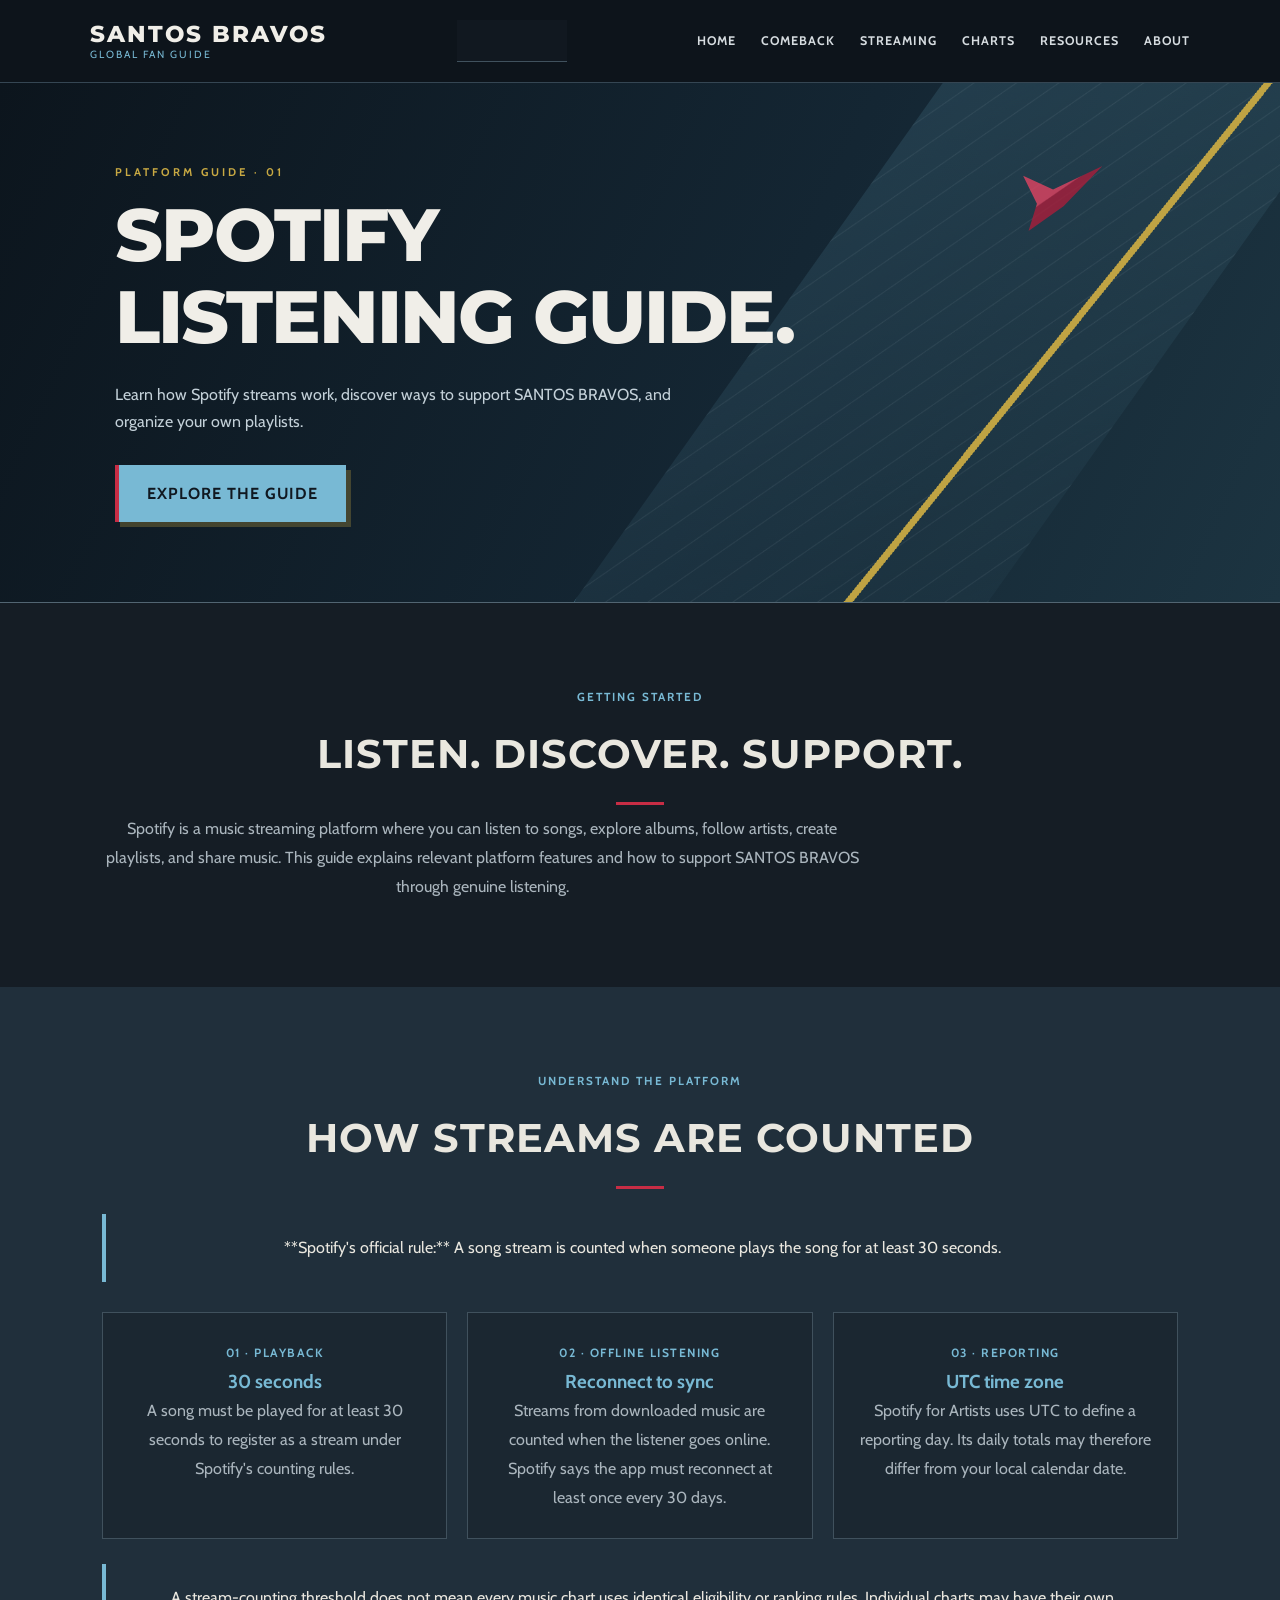
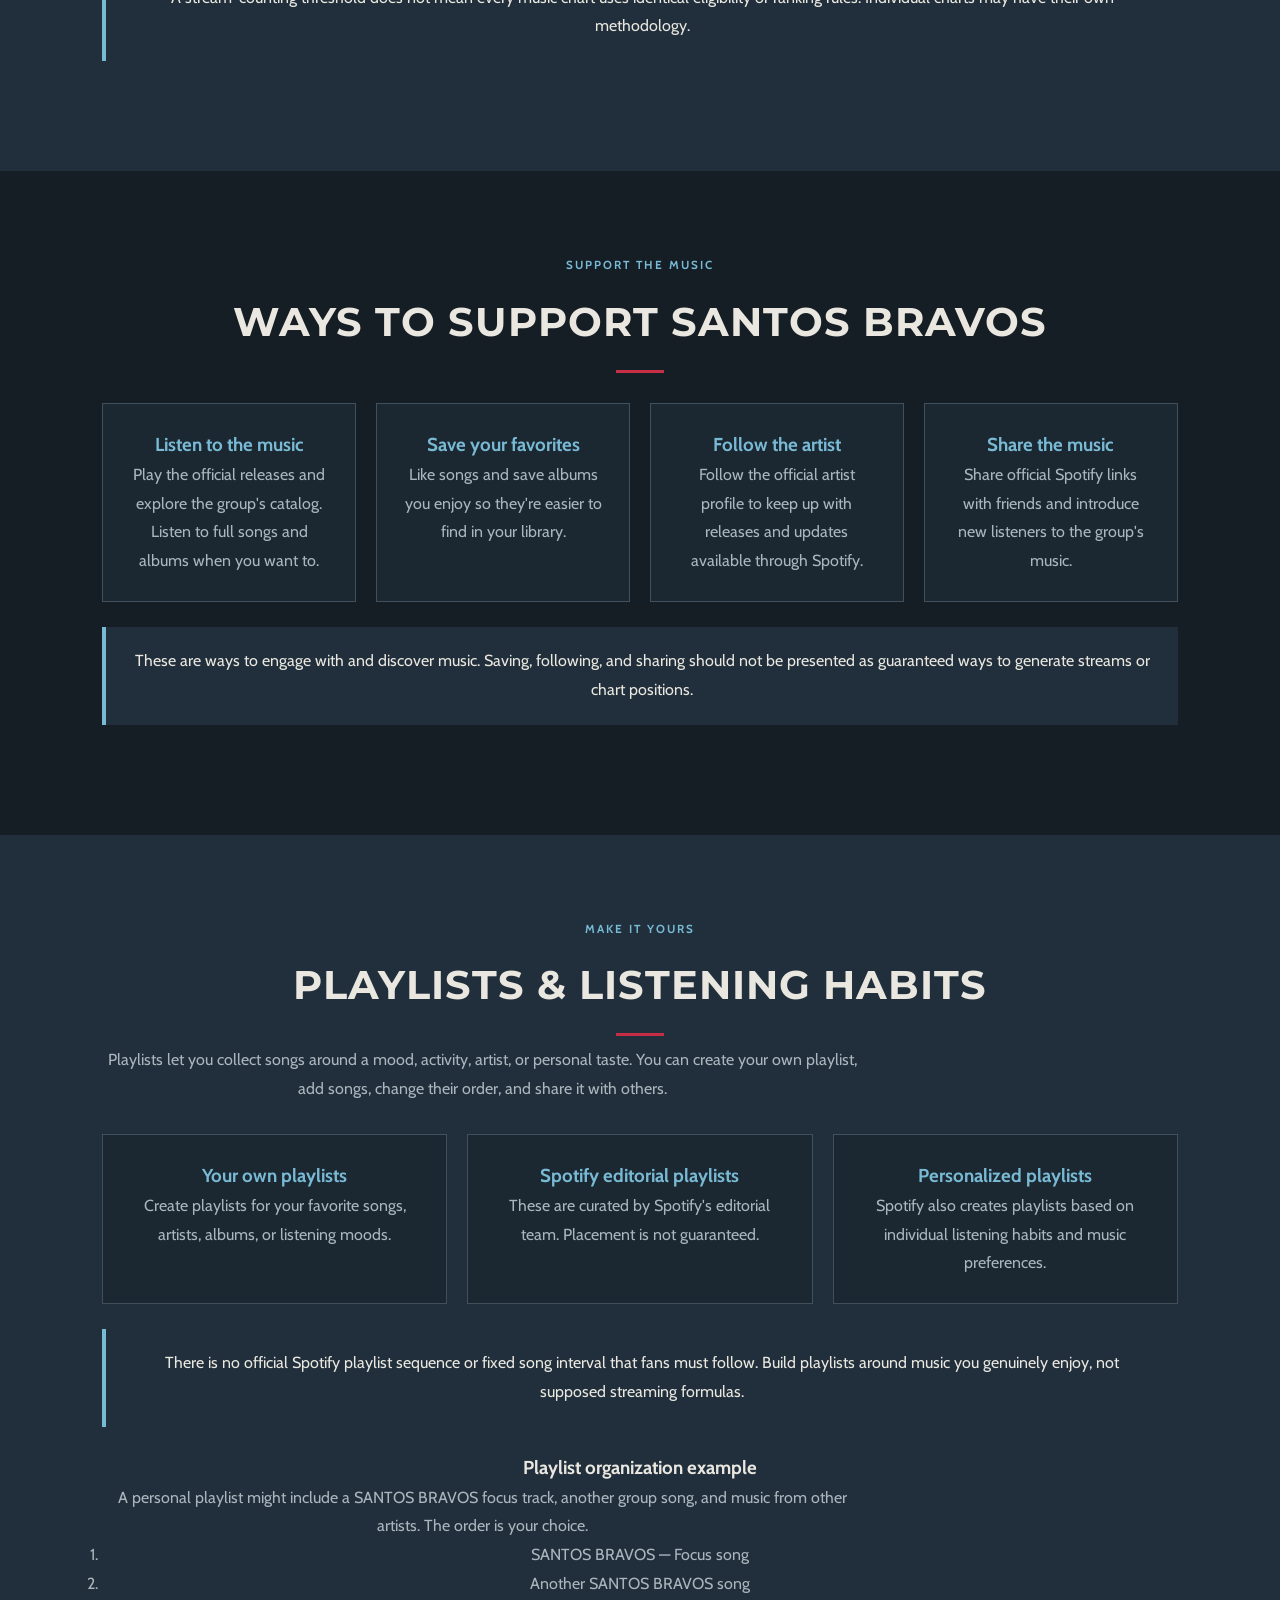
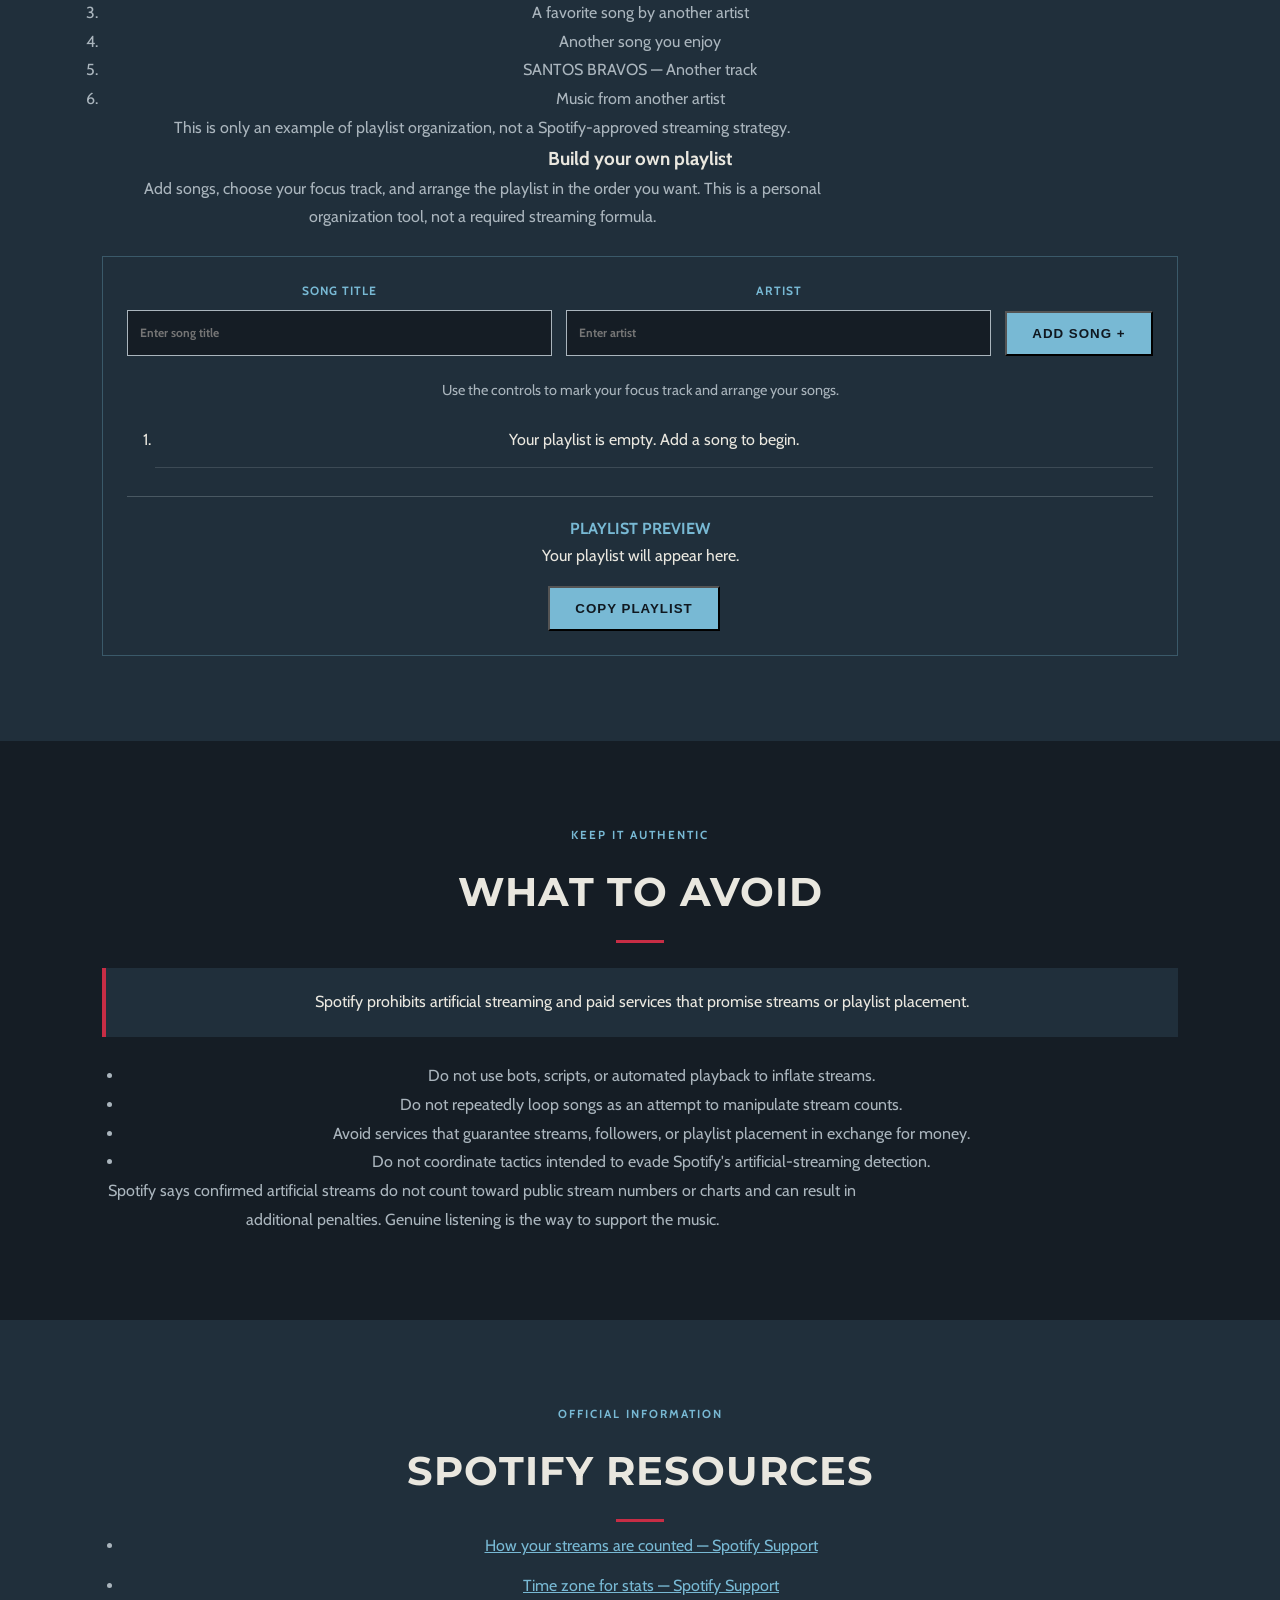
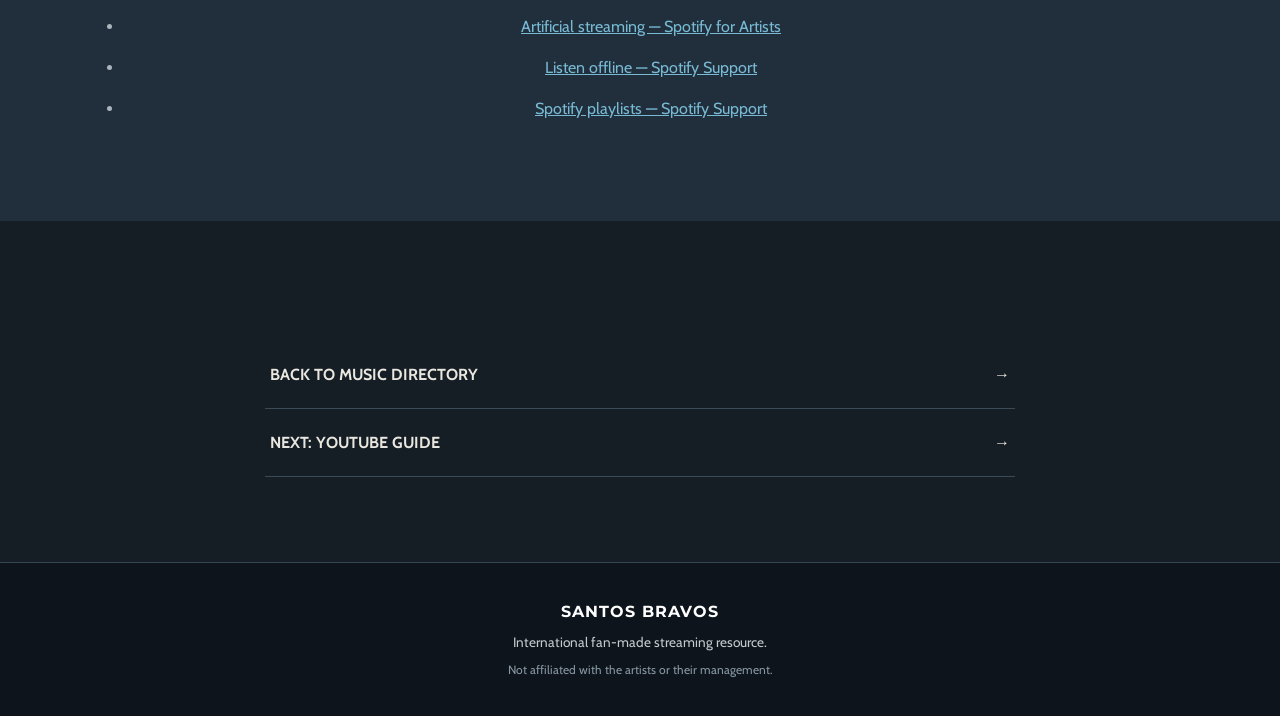
==== guides/streaming/spotify.html @ fedd311b "Add Spotify streaming guide and playlist builder" ====
<!DOCTYPE html>
<html lang="en">
<head>
    <meta charset="UTF-8">
    <meta name="viewport" content="width=device-width, initial-scale=1.0">
    <meta name="description" content="A Spotify listening and streaming guide for SANTOS BRAVOS fans.">
    <title>Spotify Guide | SANTOS BRAVOS</title>
    <link rel="stylesheet" href="../../css/styles.css">

    <style>
        .guide-content {
            max-width: 1100px;
            margin: 0 auto;
        }

        .guide-intro {
            max-width: 760px;
            color: var(--muted);
            line-height: 1.8;
        }

        .guide-grid {
            display: grid;
            grid-template-columns: repeat(auto-fit, minmax(230px, 1fr));
            gap: 20px;
            margin-top: 30px;
        }

        .guide-card {
            background: #1b2731;
            border: 1px solid #40515d;
            padding: 25px;
        }

        .guide-card h3 {
            margin-top: 0;
            color: var(--blue);
        }

        .guide-card p,
        .guide-content li {
            color: var(--muted);
            line-height: 1.8;
        }

        .guide-content ul {
            padding-left: 22px;
        }

        .guide-note {
            background: #202f3b;
            border-left: 4px solid var(--blue);
            padding: 20px 24px;
            margin: 25px 0;
            line-height: 1.8;
        }

        .guide-warning {
            border-left-color: var(--accent-red);
        }

        .guide-sources a {
            color: var(--blue);
            overflow-wrap: anywhere;
        }

        .guide-sources li {
            margin-bottom: 12px;
        }

        .guide-section-heading {
            margin-bottom: 12px;
        }

        .guide-label {
            color: var(--blue);
            font-size: 12px;
            letter-spacing: 1.5px;
            font-weight: 700;
        }

        .guide-content .button {
            display: inline-block;
            margin-top: 15px;
        }

        @media (max-width: 600px) {
            .guide-card {
                padding: 20px;
            }
        }
    </style>
</head>

<body>

<header class="header">
    <a href="../../index.html" class="logo">
        <span class="logo-name">SANTOS BRAVOS</span>
        <span class="logo-subtitle">GLOBAL FAN GUIDE</span>
    </a>

    <div class="language-selector">
        <div id="google_translate_element"></div>
        <script>
            window.gtranslateSettings = {
                "default_language": "en",
                "languages": ["en", "es", "pt", "ko", "ja"],
                "wrapper_selector": "#google_translate_element"
            };
        </script>
        <script src="https://cdn.gtranslate.net/widgets/latest/dropdown.js" defer></script>
    </div>

    <nav class="navigation">
        <a href="../../index.html">HOME</a>
        <a href="../../index.html#comeback">COMEBACK</a>
        <a href="../../index.html#platforms">STREAMING</a>
        <a href="../../index.html#charts">CHARTS</a>
        <a href="../../index.html#resources">RESOURCES</a>
        <a href="../../index.html#about">ABOUT</a>
    </nav>
</header>

<main>

    <section class="hero">
        <div class="hero-content">
            <span class="eyebrow">PLATFORM GUIDE · 01</span>
            <h1>SPOTIFY<br>LISTENING GUIDE.</h1>
            <p>
                Learn how Spotify streams work, discover ways to support
                SANTOS BRAVOS, and organize your own playlists.
            </p>
            <a href="#stream-counting" class="button">EXPLORE THE GUIDE</a>
        </div>
    </section>

    <section class="section">
        <div class="guide-content">
            <span class="eyebrow">GETTING STARTED</span>
            <h2>LISTEN. DISCOVER. SUPPORT.</h2>
            <p class="guide-intro">
                Spotify is a music streaming platform where you can listen
                to songs, explore albums, follow artists, create playlists,
                and share music. This guide explains relevant platform
                features and how to support SANTOS BRAVOS through genuine
                listening.
            </p>
        </div>
    </section>

    <section class="section section-blue" id="stream-counting">
        <div class="guide-content">
            <span class="eyebrow">UNDERSTAND THE PLATFORM</span>
            <h2>HOW STREAMS ARE COUNTED</h2>

            <div class="guide-note">
                **Spotify's official rule:** A song stream is counted when
                someone plays the song for at least 30 seconds.
            </div>

            <div class="guide-grid">
                <article class="guide-card">
                    <span class="guide-label">01 · PLAYBACK</span>
                    <h3>30 seconds</h3>
                    <p>
                        A song must be played for at least 30 seconds to
                        register as a stream under Spotify's counting rules.
                    </p>
                </article>

                <article class="guide-card">
                    <span class="guide-label">02 · OFFLINE LISTENING</span>
                    <h3>Reconnect to sync</h3>
                    <p>
                        Streams from downloaded music are counted when the
                        listener goes online. Spotify says the app must
                        reconnect at least once every 30 days.
                    </p>
                </article>

                <article class="guide-card">
                    <span class="guide-label">03 · REPORTING</span>
                    <h3>UTC time zone</h3>
                    <p>
                        Spotify for Artists uses UTC to define a reporting
                        day. Its daily totals may therefore differ from
                        your local calendar date.
                    </p>
                </article>
            </div>

            <div class="guide-note">
                A stream-counting threshold does not mean every music chart
                uses identical eligibility or ranking rules. Individual
                charts may have their own methodology.
            </div>
        </div>
    </section>

    <section class="section">
        <div class="guide-content">
            <span class="eyebrow">SUPPORT THE MUSIC</span>
            <h2>WAYS TO SUPPORT SANTOS BRAVOS</h2>

            <div class="guide-grid">
                <article class="guide-card">
                    <h3>Listen to the music</h3>
                    <p>
                        Play the official releases and explore the group's
                        catalog. Listen to full songs and albums when you
                        want to.
                    </p>
                </article>

                <article class="guide-card">
                    <h3>Save your favorites</h3>
                    <p>
                        Like songs and save albums you enjoy so they're
                        easier to find in your library.
                    </p>
                </article>

                <article class="guide-card">
                    <h3>Follow the artist</h3>
                    <p>
                        Follow the official artist profile to keep up with
                        releases and updates available through Spotify.
                    </p>
                </article>

                <article class="guide-card">
                    <h3>Share the music</h3>
                    <p>
                        Share official Spotify links with friends and
                        introduce new listeners to the group's music.
                    </p>
                </article>
            </div>

            <div class="guide-note">
                These are ways to engage with and discover music. Saving,
                following, and sharing should not be presented as guaranteed
                ways to generate streams or chart positions.
            </div>
        </div>
    </section>

    <section class="section section-blue" id="playlists">
        <div class="guide-content">
            <span class="eyebrow">MAKE IT YOURS</span>
            <h2>PLAYLISTS & LISTENING HABITS</h2>

            <p class="guide-intro">
                Playlists let you collect songs around a mood, activity,
                artist, or personal taste. You can create your own playlist,
                add songs, change their order, and share it with others.
            </p>

            <div class="guide-grid">
                <article class="guide-card">
                    <h3>Your own playlists</h3>
                    <p>
                        Create playlists for your favorite songs, artists,
                        albums, or listening moods.
                    </p>
                </article>

                <article class="guide-card">
                    <h3>Spotify editorial playlists</h3>
                    <p>
                        These are curated by Spotify's editorial team.
                        Placement is not guaranteed.
                    </p>
                </article>

                <article class="guide-card">
                    <h3>Personalized playlists</h3>
                    <p>
                        Spotify also creates playlists based on individual
                        listening habits and music preferences.
                    </p>
                </article>
            </div>

            <div class="guide-note">
                There is no official Spotify playlist sequence or fixed
                song interval that fans must follow. Build playlists around
                music you genuinely enjoy, not supposed streaming formulas.
            </div>

            <h3>Playlist organization example</h3>
            <p class="guide-intro">
                A personal playlist might include a SANTOS BRAVOS focus
                track, another group song, and music from other artists.
                The order is your choice.
            </p>

            <ol class="guide-content">
                <li>SANTOS BRAVOS — Focus song</li>
                <li>Another SANTOS BRAVOS song</li>
                <li>A favorite song by another artist</li>
                <li>Another song you enjoy</li>
                <li>SANTOS BRAVOS — Another track</li>
                <li>Music from another artist</li>
            </ol>

            <p class="guide-intro">
                This is only an example of playlist organization, not a
                Spotify-approved streaming strategy.
            </p>

            <h3>Build your own playlist</h3>
            <p class="guide-intro">
                Add songs, choose your focus track, and arrange the playlist
                in the order you want. This is a personal organization tool,
                not a required streaming formula.
            </p>

            <div class="playlist-builder" id="playlistBuilder">
                <form id="playlistSongForm" class="playlist-form">
                    <label>
                        SONG TITLE
                        <input id="playlistSongTitle" type="text"
                               placeholder="Enter song title" required>
                    </label>
                    <label>
                        ARTIST
                        <input id="playlistSongArtist" type="text"
                               placeholder="Enter artist" required>
                    </label>
                    <button type="submit" class="button">ADD SONG +</button>
                </form>

                <p class="playlist-instructions">
                    Use the controls to mark your focus track and arrange your songs.
                </p>

                <ol id="playlistSongList" class="playlist-song-list"
                    aria-live="polite">
                    <li class="playlist-empty">Your playlist is empty. Add a song to begin.</li>
                </ol>

                <div class="playlist-preview">
                    <h4>PLAYLIST PREVIEW</h4>
                    <pre id="playlistPreview">Your playlist will appear here.</pre>
                    <button type="button" class="button" id="copyPlaylist">
                        COPY PLAYLIST
                    </button>
                    <span id="playlistCopyStatus" aria-live="polite"></span>
                </div>
            </div>

            <style>
                .playlist-builder {
                    margin-top: 24px;
                    padding: 24px;
                    background: var(--light-blue);
                    border: 1px solid rgba(120, 185, 212, 0.3);
                }

                .playlist-form {
                    display: grid;
                    grid-template-columns: 1fr 1fr auto;
                    gap: 14px;
                    align-items: end;
                }

                .playlist-form label {
                    display: grid;
                    gap: 8px;
                    color: var(--blue);
                    font-size: 0.75rem;
                    font-weight: 700;
                    letter-spacing: 1px;
                }

                .playlist-form input {
                    width: 100%;
                    box-sizing: border-box;
                    padding: 12px;
                    color: var(--white);
                    background: var(--background);
                    border: 1px solid var(--muted);
                    font: inherit;
                }

                .playlist-instructions {
                    margin: 22px 0 12px;
                    color: var(--muted);
                    font-size: 0.9rem;
                }

                .playlist-song-list {
                    padding-left: 28px;
                }

                .playlist-song-list li {
                    padding: 12px 8px;
                    border-bottom: 1px solid rgba(170, 181, 189, 0.2);
                    color: var(--white);
                }

                .playlist-song-info {
                    display: block;
                    margin-bottom: 9px;
                }

                .playlist-song-artist {
                    color: var(--muted);
                    font-size: 0.85rem;
                }

                .playlist-focus-label {
                    display: inline-block;
                    margin-left: 8px;
                    color: var(--accent-yellow);
                    font-size: 0.72rem;
                    font-weight: 700;
                }

                .playlist-song-actions {
                    display: flex;
                    flex-wrap: wrap;
                    gap: 8px;
                }

                .playlist-song-actions button {
                    padding: 6px 10px;
                    color: var(--white);
                    background: var(--background);
                    border: 1px solid var(--muted);
                    cursor: pointer;
                    font: inherit;
                    font-size: 0.78rem;
                }

                .playlist-song-actions button:disabled {
                    opacity: 0.35;
                    cursor: not-allowed;
                }

                .playlist-preview {
                    margin-top: 28px;
                    padding-top: 18px;
                    border-top: 1px solid rgba(170, 181, 189, 0.3);
                }

                .playlist-preview h4 {
                    color: var(--blue);
                }

                .playlist-preview pre {
                    white-space: pre-wrap;
                    overflow-wrap: anywhere;
                    color: var(--white);
                    font: inherit;
                    line-height: 1.8;
                }

                #playlistCopyStatus {
                    margin-left: 12px;
                    color: var(--blue);
                    font-size: 0.85rem;
                }

                @media (max-width: 700px) {
                    .playlist-form {
                        grid-template-columns: 1fr;
                    }

                    .playlist-builder {
                        padding: 16px;
                    }
                }
            </style>

            <script>
                (() => {
                    const form = document.getElementById("playlistSongForm");
                    const titleInput = document.getElementById("playlistSongTitle");
                    const artistInput = document.getElementById("playlistSongArtist");
                    const songList = document.getElementById("playlistSongList");
                    const preview = document.getElementById("playlistPreview");
                    const copyButton = document.getElementById("copyPlaylist");
                    const copyStatus = document.getElementById("playlistCopyStatus");

                    if (!form || !songList || !preview) return;

                    let songs = [];
                    let nextId = 1;

                    function makeButton(label, action, id, disabled = false) {
                        const button = document.createElement("button");
                        button.type = "button";
                        button.textContent = label;
                        button.dataset.action = action;
                        button.dataset.id = id;
                        button.disabled = disabled;
                        return button;
                    }

                    function renderPlaylist() {
                        songList.replaceChildren();

                        if (songs.length === 0) {
                            const empty = document.createElement("li");
                            empty.className = "playlist-empty";
                            empty.textContent = "Your playlist is empty. Add a song to begin.";
                            songList.appendChild(empty);
                            preview.textContent = "Your playlist will appear here.";
                            return;
                        }

                        songs.forEach((song, index) => {
                            const item = document.createElement("li");
                            const info = document.createElement("div");
                            info.className = "playlist-song-info";

                            const name = document.createElement("strong");
                            name.textContent = song.title + " — ";

                            const artist = document.createElement("span");
                            artist.className = "playlist-song-artist";
                            artist.textContent = song.artist;

                            info.append(name, artist);

                            if (song.focus) {
                                const focus = document.createElement("span");
                                focus.className = "playlist-focus-label";
                                focus.textContent = "FOCUS TRACK";
                                info.appendChild(focus);
                            }

                            const actions = document.createElement("div");
                            actions.className = "playlist-song-actions";
                            actions.append(
                                makeButton("↑ UP", "up", song.id, index === 0),
                                makeButton("↓ DOWN", "down", song.id, index === songs.length - 1),
                                makeButton(song.focus ? "UNMARK FOCUS" : "SET AS FOCUS",
                                           "focus", song.id),
                                makeButton("REMOVE", "remove", song.id)
                            );

                            item.append(info, actions);
                            songList.appendChild(item);
                        });

                        preview.textContent = songs.map((song, index) =>
                            String(index + 1).padStart(2, "0") + ". " +
                            song.title + " — " + song.artist +
                            (song.focus ? " [FOCUS TRACK]" : "")
                        ).join("\n");
                    }

                    form.addEventListener("submit", event => {
                        event.preventDefault();

                        const title = titleInput.value.trim();
                        const artist = artistInput.value.trim();

                        if (!title || !artist) return;

                        songs.push({
                            id: nextId++,
                            title,
                            artist,
                            focus: false
                        });

                        form.reset();
                        titleInput.focus();
                        copyStatus.textContent = "";
                        renderPlaylist();
                    });

                    songList.addEventListener("click", event => {
                        const button = event.target.closest("button[data-action]");
                        if (!button) return;

                        const id = Number(button.dataset.id);
                        const index = songs.findIndex(song => song.id === id);
                        if (index < 0) return;

                        const action = button.dataset.action;

                        if (action === "remove") {
                            songs.splice(index, 1);
                        } else if (action === "up" && index > 0) {
                            [songs[index - 1], songs[index]] =
                                [songs[index], songs[index - 1]];
                        } else if (action === "down" && index < songs.length - 1) {
                            [songs[index + 1], songs[index]] =
                                [songs[index], songs[index + 1]];
                        } else if (action === "focus") {
                            songs = songs.map(song => ({
                                ...song,
                                focus: song.id === id ? !song.focus : false
                            }));
                        }

                        copyStatus.textContent = "";
                        renderPlaylist();
                    });

                    copyButton.addEventListener("click", async () => {
                        if (songs.length === 0) {
                            copyStatus.textContent = "Add songs first.";
                            return;
                        }

                        try {
                            await navigator.clipboard.writeText(preview.textContent);
                            copyStatus.textContent = "Playlist copied!";
                        } catch {
                            copyStatus.textContent = "Copy isn't available in this browser.";
                        }
                    });

                    renderPlaylist();
                })();
            </script>
        </div>
    </section>

    <section class="section">
        <div class="guide-content">
            <span class="eyebrow">KEEP IT AUTHENTIC</span>
            <h2>WHAT TO AVOID</h2>

            <div class="guide-note guide-warning">
                Spotify prohibits artificial streaming and paid services
                that promise streams or playlist placement.
            </div>

            <ul>
                <li>Do not use bots, scripts, or automated playback to inflate streams.</li>
                <li>Do not repeatedly loop songs as an attempt to manipulate stream counts.</li>
                <li>Avoid services that guarantee streams, followers, or playlist placement in exchange for money.</li>
                <li>Do not coordinate tactics intended to evade Spotify's artificial-streaming detection.</li>
            </ul>

            <p class="guide-intro">
                Spotify says confirmed artificial streams do not count toward
                public stream numbers or charts and can result in additional
                penalties. Genuine listening is the way to support the music.
            </p>
        </div>
    </section>

    <section class="section section-blue">
        <div class="guide-content">
            <span class="eyebrow">OFFICIAL INFORMATION</span>
            <h2>SPOTIFY RESOURCES</h2>

            <ul class="guide-sources">
                <li>
                    <a href="https://support.spotify.com/tv/artists/article/how-your-streams-are-counted/" target="_blank" rel="noopener">
                        How your streams are counted — Spotify Support
                    </a>
                </li>
                <li>
                    <a href="https://support.spotify.com/in-hi/artists/article/time-zone-for-stats-in-spotify-for-artists/" target="_blank" rel="noopener">
                        Time zone for stats — Spotify Support
                    </a>
                </li>
                <li>
                    <a href="https://artists.spotify.com/en/artificial-streaming" target="_blank" rel="noopener">
                        Artificial streaming — Spotify for Artists
                    </a>
                </li>
                <li>
                    <a href="https://support.spotify.com/article/listen-offline/" target="_blank" rel="noopener">
                        Listen offline — Spotify Support
                    </a>
                </li>
                <li>
                    <a href="https://support.spotify.com/article/spotify-playlists/" target="_blank" rel="noopener">
                        Spotify playlists — Spotify Support
                    </a>
                </li>
            </ul>
        </div>
    </section>

    <section class="section">
        <div class="guide-content">
            <div class="resource-list">
                <a href="../../index.html#platforms">BACK TO MUSIC DIRECTORY <span>→</span></a>
                <a href="youtube.html">NEXT: YOUTUBE GUIDE <span>→</span></a>
            </div>
        </div>
    </section>

</main>

<footer>
    <strong>SANTOS BRAVOS</strong>
    <p>International fan-made streaming resource.</p>
    <p class="disclaimer">Not affiliated with the artists or their management.</p>
</footer>

</body>
</html>
---- css/styles.css ----
@import url('https://fonts.googleapis.com/css2?family=Cabin:wght@400;500;600;700&family=Montserrat:wght@400;500;600;700;800&display=swap');

:root {
    --navy: #102c46;
    --blue: #176b91;
    --light-blue: #e8f2f8;
    --background: #f8fafc;
    --white: #ffffff;
    --text: #263746;
    --muted: #718096;
}

* {
    margin: 0;
    padding: 0;
    box-sizing: border-box;
}

html {
    scroll-behavior: smooth;
}

body {
    font-family: 'Cabin', sans-serif;
    color: var(--text);
    background: var(--background);
    line-height: 1.7;
}

.header {
    background: var(--navy);
    padding: 20px 7%;
    display: flex;
    justify-content: space-between;
    align-items: center;
    gap: 25px;
    flex-wrap: wrap;
}

.logo {
    display: flex;
    flex-direction: column;
    text-decoration: none;
    line-height: 1.2;
}

.logo-name {
    font-family: 'Montserrat', sans-serif;
    color: white;
    font-size: 1.45rem;
    font-weight: 800;
    letter-spacing: 1px;
}

.logo-subtitle {
    color: #b9d9e9;
    font-size: 0.65rem;
    letter-spacing: 2px;
}

.navigation {
    display: flex;
    gap: 25px;
    flex-wrap: wrap;
}

.navigation a {
    color: white;
    text-decoration: none;
    font-size: 0.78rem;
    font-weight: 700;
}

.navigation a:hover {
    color: #9edcf4;
}

.hero {
    background:
        linear-gradient(90deg, rgba(9, 35, 57, 0.95), rgba(18, 77, 108, 0.78)),
        url('../assets/images/hero.jpg') center/cover;
    min-height: 510px;
    display: flex;
    align-items: center;
    padding: 80px 9%;
    color: white;
}

.hero-content {
    max-width: 750px;
}

.eyebrow {
    display: block;
    color: var(--blue);
    font-size: 0.73rem;
    font-weight: 700;
    letter-spacing: 2px;
    margin-bottom: 12px;
}

.hero .eyebrow {
    color: #b9e7fa;
}

.hero h1 {
    font-family: 'Montserrat', sans-serif;
    font-size: clamp(2.5rem, 6vw, 4.6rem);
    line-height: 1.12;
    margin-bottom: 22px;
}

.hero p {
    color: #e3edf5;
    max-width: 600px;
    margin-bottom: 30px;
}

.button {
    display: inline-block;
    background: white;
    color: var(--navy);
    padding: 13px 25px;
    text-decoration: none;
    font-weight: 700;
    border-radius: 3px;
    transition: 0.2s;
}

.button:hover {
    background: #c9e8f6;
    transform: translateY(-2px);
}

.section {
    padding: 85px 8%;
    text-align: center;
}

.section h2,
.about h2 {
    font-family: 'Montserrat', sans-serif;
    color: var(--navy);
    font-size: clamp(1.8rem, 4vw, 2.5rem);
    margin-bottom: 10px;
}

.section-description {
    color: var(--muted);
    margin-bottom: 38px;
}

.section-blue {
    background: var(--light-blue);
}

.card-grid {
    display: grid;
    grid-template-columns: repeat(3, minmax(0, 1fr));
    gap: 22px;
    max-width: 1150px;
    margin: auto;
    text-align: left;
}

.card {
    background: white;
    border: 1px solid #e5eaf0;
    border-radius: 7px;
    padding: 30px;
    transition: 0.2s;
}

.card:hover {
    transform: translateY(-4px);
    box-shadow: 0 12px 25px rgba(16, 44, 70, 0.08);
}

.card-number {
    color: var(--blue);
    font-size: 0.8rem;
    font-weight: 700;
    margin-bottom: 14px;
}

.card h3 {
    color: var(--navy);
    font-family: 'Montserrat', sans-serif;
    font-size: 1.2rem;
    margin-bottom: 10px;
}

.card p {
    color: var(--muted);
    margin-bottom: 20px;
    font-size: 0.94rem;
}

.card a {
    color: var(--blue);
    text-decoration: none;
    font-weight: 700;
    font-size: 0.8rem;
}

.resource-list {
    max-width: 750px;
    margin: 35px auto 0;
    text-align: left;
}

.resource-list a {
    display: flex;
    justify-content: space-between;
    padding: 20px 5px;
    border-bottom: 1px solid #dce4eb;
    color: var(--navy);
    font-weight: 700;
    text-decoration: none;
}

.resource-list a:hover {
    color: var(--blue);
}

.about {
    text-align: center;
    padding: 85px 20px;
    background: white;
}

.about p {
    max-width: 650px;
    margin: 15px auto 0;
    color: var(--muted);
}

footer {
    background: var(--navy);
    color: white;
    text-align: center;
    padding: 35px 20px;
}

footer strong {
    font-family: 'Montserrat', sans-serif;
    letter-spacing: 1px;
}

footer p {
    font-size: 0.85rem;
    margin-top: 6px;
    color: #d2e3ee;
}

footer .disclaimer {
    font-size: 0.75rem;
    color: #9fb9ca;
}

@media (max-width: 850px) {
    .card-grid {
        grid-template-columns: repeat(2, minmax(0, 1fr));
    }
}

@media (max-width: 600px) {
    .header {
        justify-content: center;
        text-align: center;
    }

    .navigation {
        justify-content: center;
        gap: 13px 18px;
    }

    .card-grid {
        grid-template-columns: 1fr;
    }

    .hero {
        min-height: 440px;
        padding: 65px 7%;
    }

    .section {
        padding: 60px 7%;
    }
}

.spotify-floating-player {
  position: fixed;
  right: 20px;
  bottom: 20px;
  width: 320px;
  max-width: calc(100vw - 40px);
  z-index: 9999;
  border-radius: 12px;
  overflow: hidden;
  background: #121212;
  box-shadow: 0 5px 25px rgba(0,0,0,.3);
}

.spotify-floating-player iframe {
  display: block;
  border: 0;
}

@media (max-width: 600px) {
  .spotify-floating-player {
    right: 10px;
    bottom: 10px;
    max-width: calc(100vw - 20px);
  }
}

/* SANTOS BRAVOS Spotify Mini Player */
.spotify-floating-player {
  position: fixed;
  right: 20px;
  bottom: 20px;
  width: 320px;
  max-width: calc(100vw - 40px);
  z-index: 9999;
  overflow: hidden;
  border-radius: 12px;
  background: #121212;
  box-shadow: 0 5px 25px rgba(0,0,0,.3);
  transition: width .25s ease;
}

.spotify-player-header {
  height: 36px;
  padding: 0 10px;
  display: flex;
  align-items: center;
  justify-content: space-between;
  background: #172b46;
  color: white;
  font-size: 11px;
  font-weight: 700;
  letter-spacing: .5px;
}

.spotify-toggle {
  border: 0;
  background: transparent;
  color: white;
  font-size: 24px;
  cursor: pointer;
  padding: 0 6px;
}

.spotify-floating-player iframe {
  display: block;
  width: 100%;
  height: 352px;
  border: 0;
  transition: height .25s ease;
}

.spotify-floating-player.is-collapsed iframe {
  height: 80px;
}

.spotify-floating-player.is-collapsed .spotify-toggle {
  transform: rotate(180deg);
}

@media (max-width: 600px) {
  .spotify-floating-player {
    right: 10px;
    bottom: 10px;
    max-width: calc(100vw - 20px);
  }
}

/* ========================================
   SANTOS BRAVOS — INDUSTRIAL EDITORIAL THEME
   ======================================== */

:root {
    --navy: #111820;
    --blue: #78b9d4;
    --light-blue: #202f3b;
    --background: #151d25;
    --white: #e9e7df;
    --text: #e9e7df;
    --muted: #aab5bd;
    --accent-yellow: #c8a943;
    --accent-red: #c72d45;
}

body {
    background: var(--background);
    color: var(--text);
}

.header {
    background: #0d141b;
    border-bottom: 1px solid #354653;
}

.logo-name {
    color: #f0eee8;
    letter-spacing: 2px;
}

.logo-subtitle {
    color: var(--blue);
}

.navigation a {
    color: #d6dce0;
    letter-spacing: 1px;
    transition: color .2s ease;
}

.navigation a:hover {
    color: var(--accent-yellow);
}

.hero {
    background:
        linear-gradient(110deg, rgba(10,18,26,.97), rgba(25,52,68,.82)),
        repeating-linear-gradient(
            135deg,
            transparent 0,
            transparent 38px,
            rgba(169,221,241,.06) 39px,
            transparent 40px
        );
    border-bottom: 1px solid #526572;
    color: #f0eee8;
    position: relative;
}

.hero .eyebrow {
    color: var(--accent-yellow);
    text-transform: uppercase;
    letter-spacing: 3px;
}

.hero h1 {
    color: #f0eee8;
    letter-spacing: -2px;
    text-transform: uppercase;
}

.hero p {
    color: #c3d0d8;
}

.button {
    background: var(--blue);
    color: #101820;
    border-radius: 0;
    text-transform: uppercase;
    letter-spacing: 1px;
}

.button:hover {
    background: var(--accent-yellow);
}

.section {
    background: #151d25;
}

.section h2,
.about h2 {
    color: #e9e7df;
    text-transform: uppercase;
    letter-spacing: 1px;
}

.section-description {
    color: #aab5bd;
}

.section-blue {
    background: #202f3b;
}

.card {
    background: #19242e;
    border: 1px solid #3a4b57;
    border-radius: 0;
    color: #e9e7df;
    position: relative;
}

.card:hover {
    border-color: var(--blue);
    box-shadow: 0 12px 25px rgba(0,0,0,.25);
}

.card-number {
    color: var(--accent-yellow);
    letter-spacing: 2px;
    text-transform: uppercase;
}

.card h3 {
    color: #e9e7df;
    text-transform: uppercase;
    letter-spacing: .5px;
}

.card p {
    color: #b5c0c7;
}

.card a {
    color: var(--blue);
    text-transform: uppercase;
    letter-spacing: .5px;
}

.resource-list a {
    color: #e9e7df;
    border-bottom: 1px solid #3a4b57;
}

.resource-list a:hover {
    color: var(--accent-yellow);
}

footer {
    background: #0d141b;
    border-top: 1px solid #354653;
}

footer p {
    color: #c3cbd0;
}

footer .disclaimer {
    color: #8798a4;
}

/* Small editorial accent */
.section h2::after,
.about h2::after {
    content: "";
    display: block;
    width: 48px;
    height: 3px;
    background: var(--accent-red);
    margin: 14px auto 0;
}

.spotify-player-header {
    background: #172b46;
    border-bottom: 1px solid #536d7d;
}

@media (max-width: 600px) {
    .hero h1 {
        letter-spacing: -1px;
    }
}

/* About section — match the industrial theme */
.about {
    background: #151d25;
    color: #e9e7df;
    border-top: 1px solid #354653;
}

.about h2 {
    color: #e9e7df;
}

.about .eyebrow {
    color: #78b9d4;
}

.about p {
    color: #aab5bd;
}


/* Hide Spotify player when visitors reach the footer */
.spotify-floating-player {
    transition: transform .35s ease, opacity .35s ease;
}

.spotify-floating-player.is-footer-visible {
    transform: translateY(calc(100% + 30px));
    opacity: 0;
    pointer-events: none;
}

/* Slower, smoother Spotify player animation */
.spotify-floating-player {
    transition:
        transform 0.8s ease-in-out,
        opacity 0.8s ease-in-out;
}

/* HERO — Industrial editorial details */
.hero {
    position: relative;
    isolation: isolate;
    overflow: hidden;
}

.hero::before {
    content: "";
    position: absolute;
    z-index: 0;
    top: -20%;
    right: 9%;
    width: min(38vw, 480px);
    height: 145%;
    border-left: 1px solid rgba(169, 221, 241, .35);
    border-right: 1px solid rgba(169, 221, 241, .2);
    background: repeating-linear-gradient(
        135deg,
        transparent 0,
        transparent 34px,
        rgba(169, 221, 241, .07) 35px,
        transparent 36px
    );
    transform: skewX(-24deg);
    pointer-events: none;
}

.hero::after {
    content: "";
    position: absolute;
    z-index: 0;
    top: 18%;
    right: 17%;
    width: 4px;
    height: 62%;
    background: var(--accent-yellow);
    transform: skewX(-24deg);
    opacity: .8;
    pointer-events: none;
}

.hero-content {
    position: relative;
    z-index: 1;
}

.hero .eyebrow {
    letter-spacing: 3px;
    font-size: .7rem;
}

.hero h1 {
    max-width: 850px;
    font-weight: 800;
    text-transform: uppercase;
    letter-spacing: -2px;
}

.hero .button {
    border-left: 4px solid var(--accent-red);
    padding: 15px 28px;
}

@media (max-width: 600px) {
    .hero::before {
        right: -25%;
        width: 65%;
        opacity: .5;
    }

    .hero::after {
        right: 12%;
        opacity: .5;
    }

    .hero h1 {
        letter-spacing: -1px;
    }
}


/* =====================================
   HERO — INDUSTRIAL STREETWEAR x ORIGAMI
   ===================================== */

.hero {
    background:
        linear-gradient(115deg, #0c151d 0%, #142633 58%, #1c3441 100%);
    position: relative;
    overflow: hidden;
}

/* Large angular industrial blue panel */
.hero::before {
    content: "";
    position: absolute;
    z-index: 0;
    top: 0;
    right: 3%;
    width: 43%;
    height: 100%;
    background:
        repeating-linear-gradient(
            135deg,
            transparent 0 28px,
            rgba(220,235,240,.09) 29px,
            transparent 30px
        ),
        linear-gradient(145deg, rgba(114,185,213,.16), rgba(114,185,213,.025));
    border-left: 1px solid rgba(114,185,213,.45);
    border-right: 1px solid rgba(114,185,213,.25);
    clip-path: polygon(25% 0, 100% 0, 75% 100%, 0 100%);
    pointer-events: none;
}

/* Folded-paper-inspired crimson graphic */
.hero::after {
    content: "";
    position: absolute;
    z-index: 1;
    top: 16%;
    right: 15%;
    width: 75px;
    height: 65px;
    background: linear-gradient(135deg, #e34462 0 48%, #a91e3b 49% 100%);
    clip-path: polygon(0 15%, 48% 36%, 100% 0, 72% 62%, 40% 100%, 35% 58%);
    filter: drop-shadow(5px 7px 3px rgba(0,0,0,.3));
    pointer-events: none;
}

.hero-content {
    position: relative;
    z-index: 2;
}

.hero .button {
    border-left: 4px solid #c72d45;
    box-shadow: 5px 5px 0 rgba(200,169,67,.28);
}

@media (max-width: 600px) {
    .hero::before {
        right: -20%;
        width: 75%;
        opacity: .6;
    }

    .hero::after {
        right: 10%;
        top: 8%;
        width: 48px;
        height: 42px;
    }
}


/* Mustard-yellow industrial stripe */
.hero::before {
    background:
        linear-gradient(
            110deg,
            transparent 0 82%,
            rgba(200,169,67,.85) 82% 83%,
            transparent 83%
        ),
        repeating-linear-gradient(
            135deg,
            transparent 0 28px,
            rgba(220,235,240,.09) 29px,
            transparent 30px
        ),
        linear-gradient(
            145deg,
            rgba(114,185,213,.16),
            rgba(114,185,213,.025)
        );
}


/* Make the industrial yellow stripe visible */
.hero::before {
    background:
        linear-gradient(
            110deg,
            transparent 0 62%,
            rgba(200,169,67,.95) 62% 63.2%,
            transparent 63.2%
        ),
        repeating-linear-gradient(
            135deg,
            transparent 0 28px,
            rgba(220,235,240,.09) 29px,
            transparent 30px
        ),
        linear-gradient(
            145deg,
            rgba(114,185,213,.16),
            rgba(114,185,213,.025)
        );
}

/* =====================================
   GLOBAL MUSIC DIRECTORY
   ===================================== */

.platforms-directory {
    text-align: left;
}

.platforms-directory > .eyebrow,
.platforms-directory > h2,
.platforms-directory > .section-description {
    text-align: center;
}

.directory-controls {
    display: grid;
    grid-template-columns: 2fr 1fr 1fr;
    gap: 12px;
    max-width: 1100px;
    margin: 35px auto 15px;
}

.directory-controls input,
.directory-controls select {
    width: 100%;
    min-width: 0;
    padding: 14px;
    background: #202f3b;
    color: #e9e7df;
    border: 1px solid #526572;
    border-radius: 0;
    font: inherit;
}

.directory-controls input::placeholder {
    color: #aab5bd;
}

.directory-count {
    max-width: 1100px;
    margin: 0 auto 35px;
    color: #c8a943;
    font-size: .8rem;
    letter-spacing: 1px;
    text-transform: uppercase;
}

.platform-group {
    max-width: 1150px;
    margin: 45px auto 0;
}

.platform-group-title {
    color: #72b9d5;
    font-family: 'Montserrat', sans-serif;
    font-size: 1.05rem;
    letter-spacing: 2px;
    text-transform: uppercase;
    border-left: 4px solid #c8a943;
    padding: 10px 15px;
    margin-bottom: 20px;
    background: #202f3b;
}

.platform-grid {
    display: grid;
    grid-template-columns: repeat(3, minmax(0, 1fr));
    gap: 16px;
}

.platform-card {
    position: relative;
    display: flex;
    flex-direction: column;
    align-items: flex-start;
    gap: 10px;
    min-height: 190px;
    padding: 22px;
    background: linear-gradient(145deg, #202f3b, #151d25);
    border: 1px solid #40515d;
    border-top: 3px solid #72b9d5;
    overflow: hidden;
    transition: transform .25s ease, border-color .25s ease;
}

.platform-card:nth-child(3n + 2) {
    border-top-color: #c8a943;
}

.platform-card:nth-child(3n) {
    border-top-color: #c72d45;
}

.platform-card:hover {
    transform: translateY(-5px);
    border-color: #72b9d5;
}

.platform-number {
    color: #72b9d5;
    font-family: 'Montserrat', sans-serif;
    font-size: 1.6rem;
    font-weight: 800;
}

.platform-card h4 {
    color: #e9e7df;
    font-family: 'Montserrat', sans-serif;
    font-size: 1.15rem;
    text-transform: uppercase;
}

.platform-type {
    color: #aab5bd;
    font-size: .68rem;
    letter-spacing: 1.2px;
}

.platform-status {
    margin-top: auto;
    font-size: .65rem;
    font-weight: 700;
    letter-spacing: .8px;
}

.platform-status.available {
    color: #72b9d5;
}

.platform-status.coming-soon {
    color: #d9bd55;
}

.platform-card a {
    color: #e9e7df;
    text-decoration: none;
    font-size: .75rem;
    font-weight: 700;
    letter-spacing: 1px;
}

.platform-card a:hover {
    color: #c8a943;
}

.platform-card[hidden],
.platform-group[hidden] {
    display: none !important;
}

@media (max-width: 850px) {
    .platform-grid {
        grid-template-columns: repeat(2, minmax(0, 1fr));
    }

    .directory-controls {
        grid-template-columns: 1fr 1fr;
    }

    .directory-controls input {
        grid-column: 1 / -1;
    }
}

@media (max-width: 550px) {
    .platform-grid {
        grid-template-columns: 1fr;
    }

    .directory-controls {
        grid-template-columns: 1fr;
    }

    .directory-controls input {
        grid-column: auto;
    }

    .platform-card {
        min-height: 165px;
    }
}


/* CHART KEY */
.chart-key {
    max-width: 1100px;
    margin: 30px auto 10px;
    padding: 22px 25px;
    background: linear-gradient(145deg, #202f3b, #151d25);
    border: 1px solid #40515d;
    border-left: 4px solid #c8a943;
}

.chart-key h3 {
    color: #e9e7df;
    font-family: 'Montserrat', sans-serif;
    font-size: 1rem;
    letter-spacing: 2px;
    margin-bottom: 5px;
}

.chart-key-description {
    color: #aab5bd;
    font-size: .65rem;
    letter-spacing: 1.5px;
    margin-bottom: 20px;
}

.chart-key-items {
    display: flex;
    flex-wrap: wrap;
    gap: 20px 35px;
}

.chart-key-item {
    display: flex;
    align-items: center;
    gap: 10px;
    color: #e9e7df;
    font-size: .8rem;
}

.chart-tag {
    display: inline-block;
    padding: 6px 9px;
    font-size: .62rem;
    font-weight: 800;
    letter-spacing: .8px;
}

.chart-tag.billboard {
    background: #263f55;
    color: #72b9d5;
    border: 1px solid #72b9d5;
}

.chart-tag.platform {
    background: #343522;
    color: #d9bd55;
    border: 1px solid #c8a943;
}

.chart-tag.regional {
    background: #482630;
    color: #ed8294;
    border: 1px solid #c72d45;
}

@media (max-width: 600px) {
    .chart-key-items {
        flex-direction: column;
        gap: 14px;
    }
}

/* CHART KEY */
.chart-key {
    max-width: 1100px;
    margin: 30px auto 10px;
    padding: 22px 25px;
    background: linear-gradient(145deg, #202f3b, #151d25);
    border: 1px solid #40515d;
    border-left: 4px solid #c8a943;
}

.chart-key h3 {
    color: #e9e7df;
    font-family: 'Montserrat', sans-serif;
    font-size: 1rem;
    letter-spacing: 2px;
    margin-bottom: 5px;
}

.chart-key-description {
    color: #aab5bd;
    font-size: .65rem;
    letter-spacing: 1.5px;
    margin-bottom: 20px;
}

.chart-key-items {
    display: flex;
    flex-wrap: wrap;
    gap: 20px 35px;
}

.chart-key-item {
    display: flex;
    align-items: center;
    gap: 10px;
    color: #e9e7df;
    font-size: .8rem;
}

.chart-tag {
    display: inline-block;
    padding: 6px 9px;
    font-size: .62rem;
    font-weight: 800;
    letter-spacing: .8px;
}

.chart-tag.billboard {
    background: #263f55;
    color: #72b9d5;
    border: 1px solid #72b9d5;
}

.chart-tag.platform {
    background: #343522;
    color: #d9bd55;
    border: 1px solid #c8a943;
}

.chart-tag.regional {
    background: #482630;
    color: #ed8294;
    border: 1px solid #c72d45;
}

@media (max-width: 600px) {
    .chart-key-items {
        flex-direction: column;
        gap: 14px;
    }
}

/* LANGUAGE SELECTOR */
.language-selector {
    display: flex;
    justify-content: flex-end;
    align-items: center;
    padding: 8px 5%;
    background: #111820;
    border-bottom: 1px solid #40515d;
    min-height: 42px;
}

#google_translate_element {
    font-family: 'Montserrat', sans-serif;
    font-size: 12px;
}

#google_translate_element select {
    background: #202f3b;
    color: #e9e7df;
    border: 1px solid #78b9d4;
    padding: 7px 10px;
    font-family: inherit;
    font-size: 11px;
    letter-spacing: .5px;
    cursor: pointer;
}

#google_translate_element .goog-te-gadget {
    color: #aab5bd;
    font-size: 0;
}

#google_translate_element .goog-te-gadget span,
#google_translate_element .goog-logo-link {
    display: none;
}

.goog-te-banner-frame {
    display: none !important;
}

body {
    top: 0 !important;
}

@media (max-width: 600px) {
    .language-selector {
        justify-content: center;
    }
}

/* Compact Spotify player when collapsed on mobile */
@media (max-width: 600px) {
  .spotify-floating-player {
    transition: width .25s ease, transform .8s ease-in-out, opacity .8s ease-in-out;
  }

  .spotify-floating-player.is-collapsed {
    width: 210px;
  }

  .spotify-floating-player.is-collapsed iframe {
    height: 0;
    opacity: 0;
  }
}
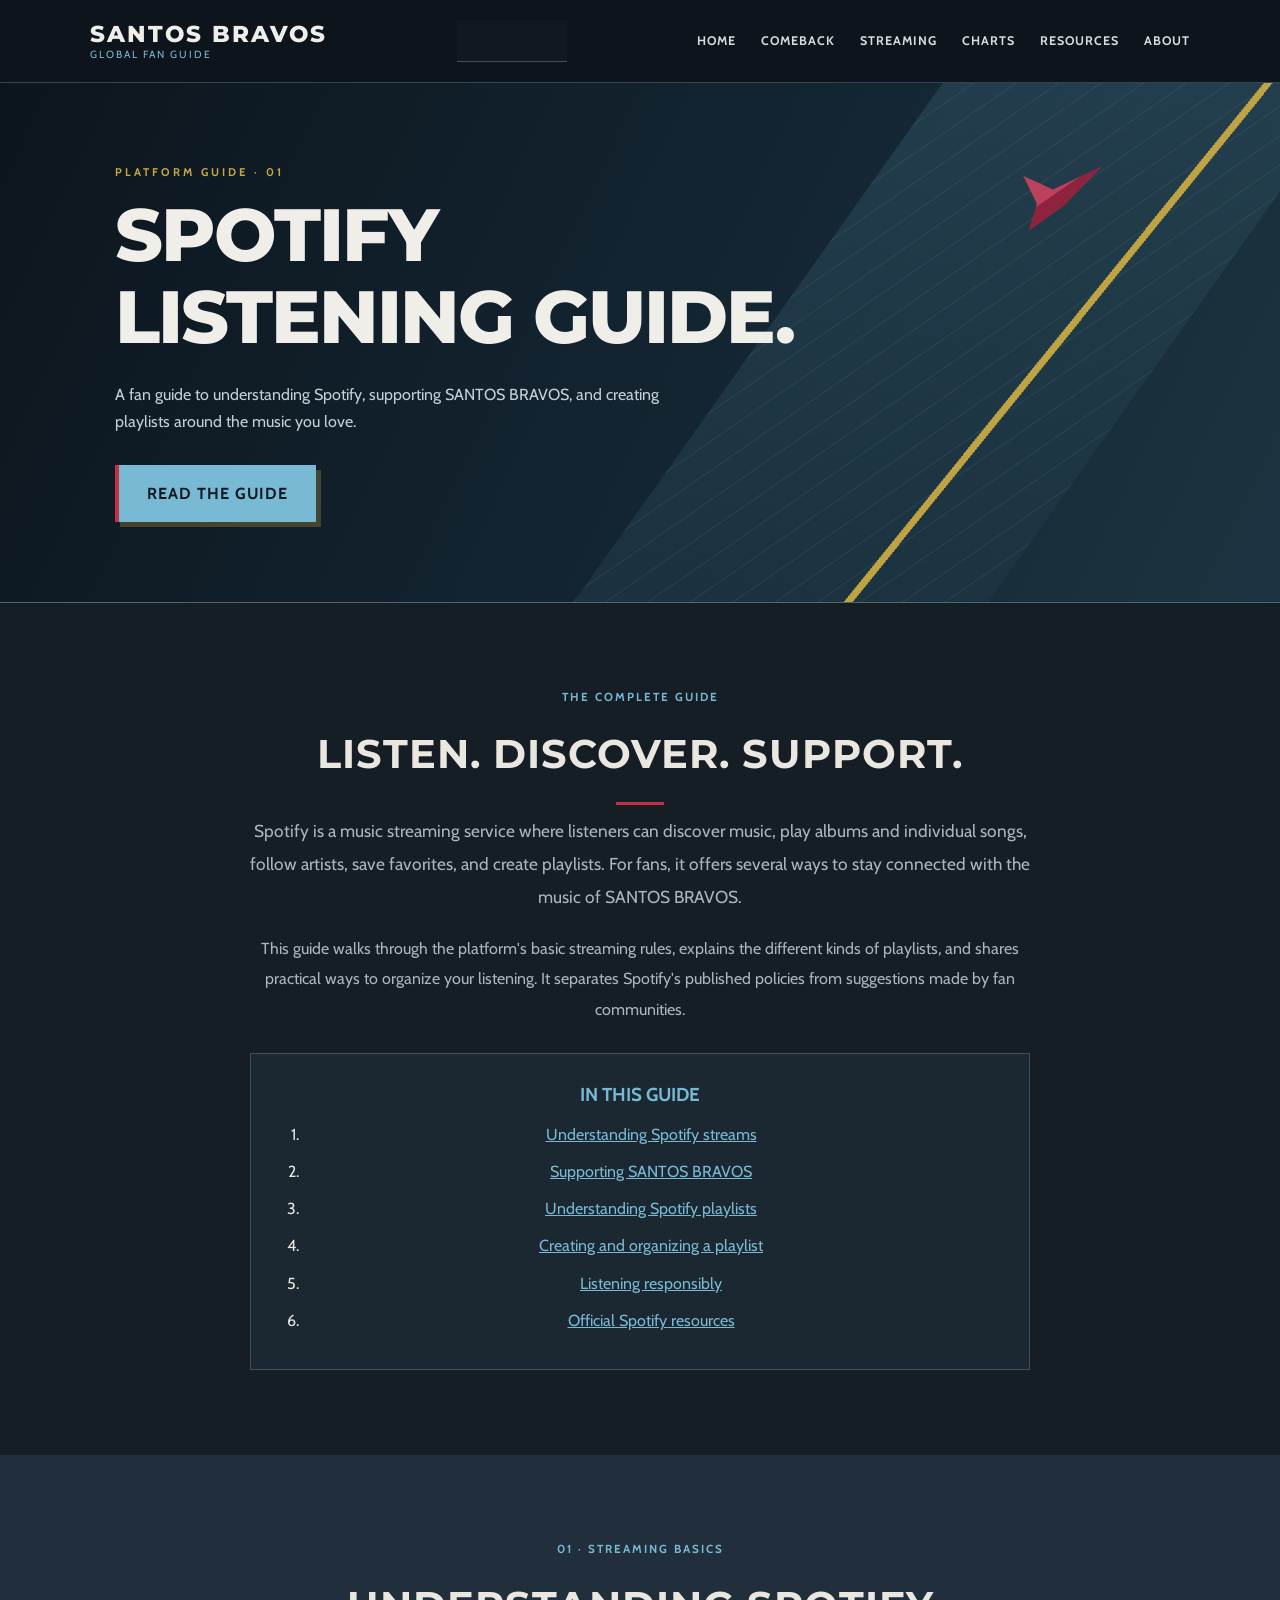
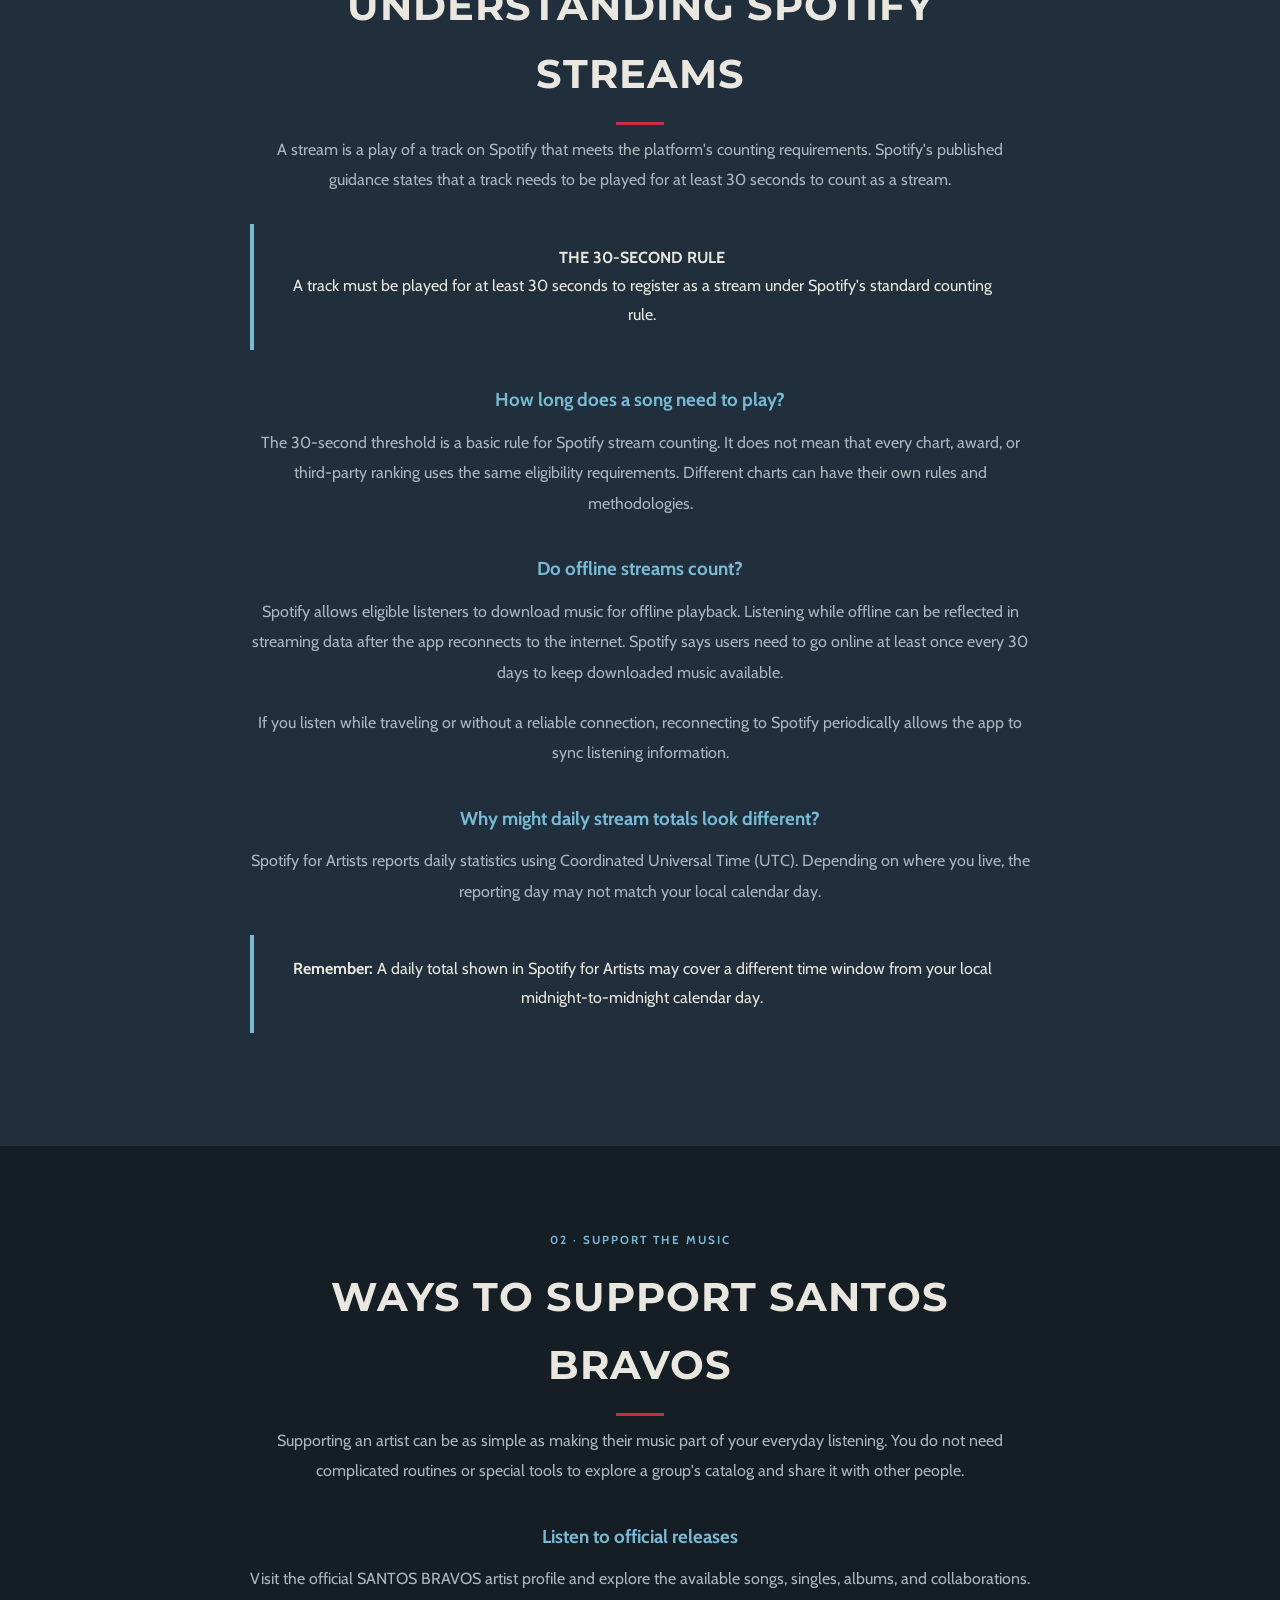
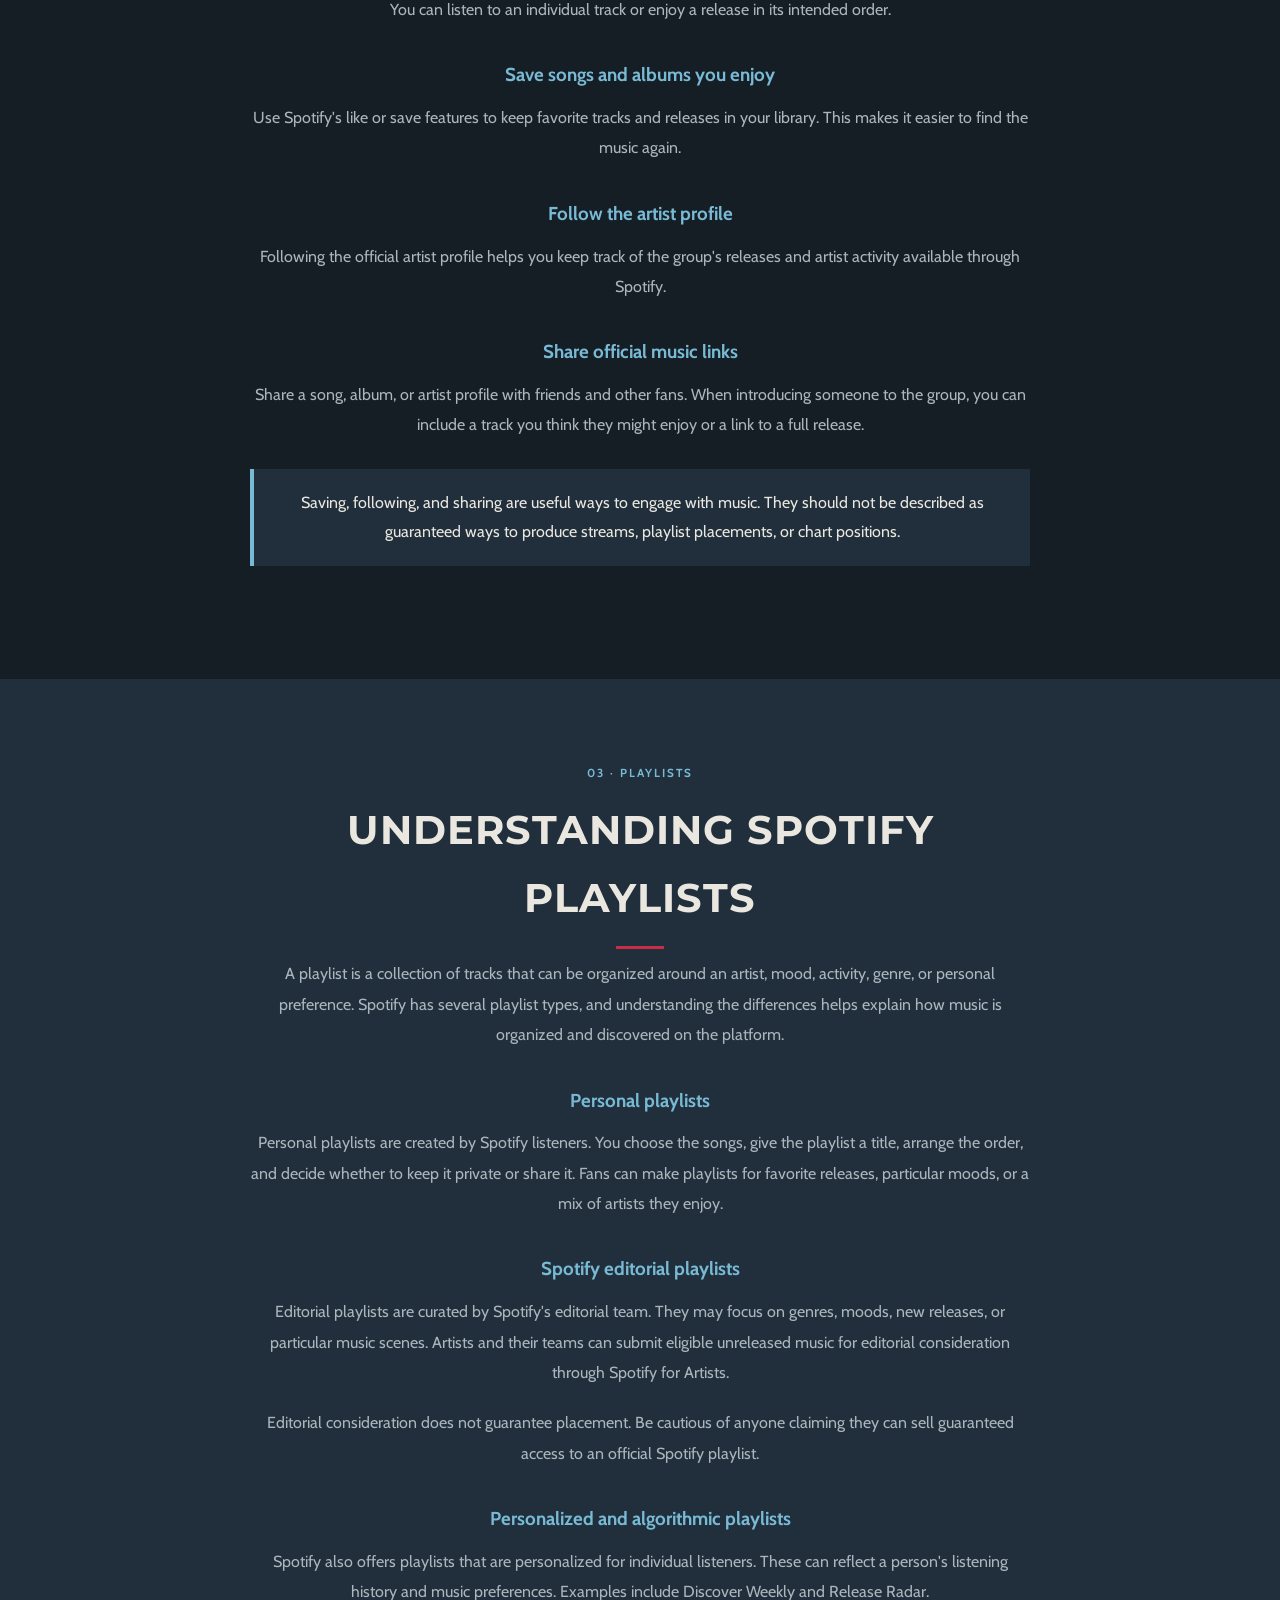
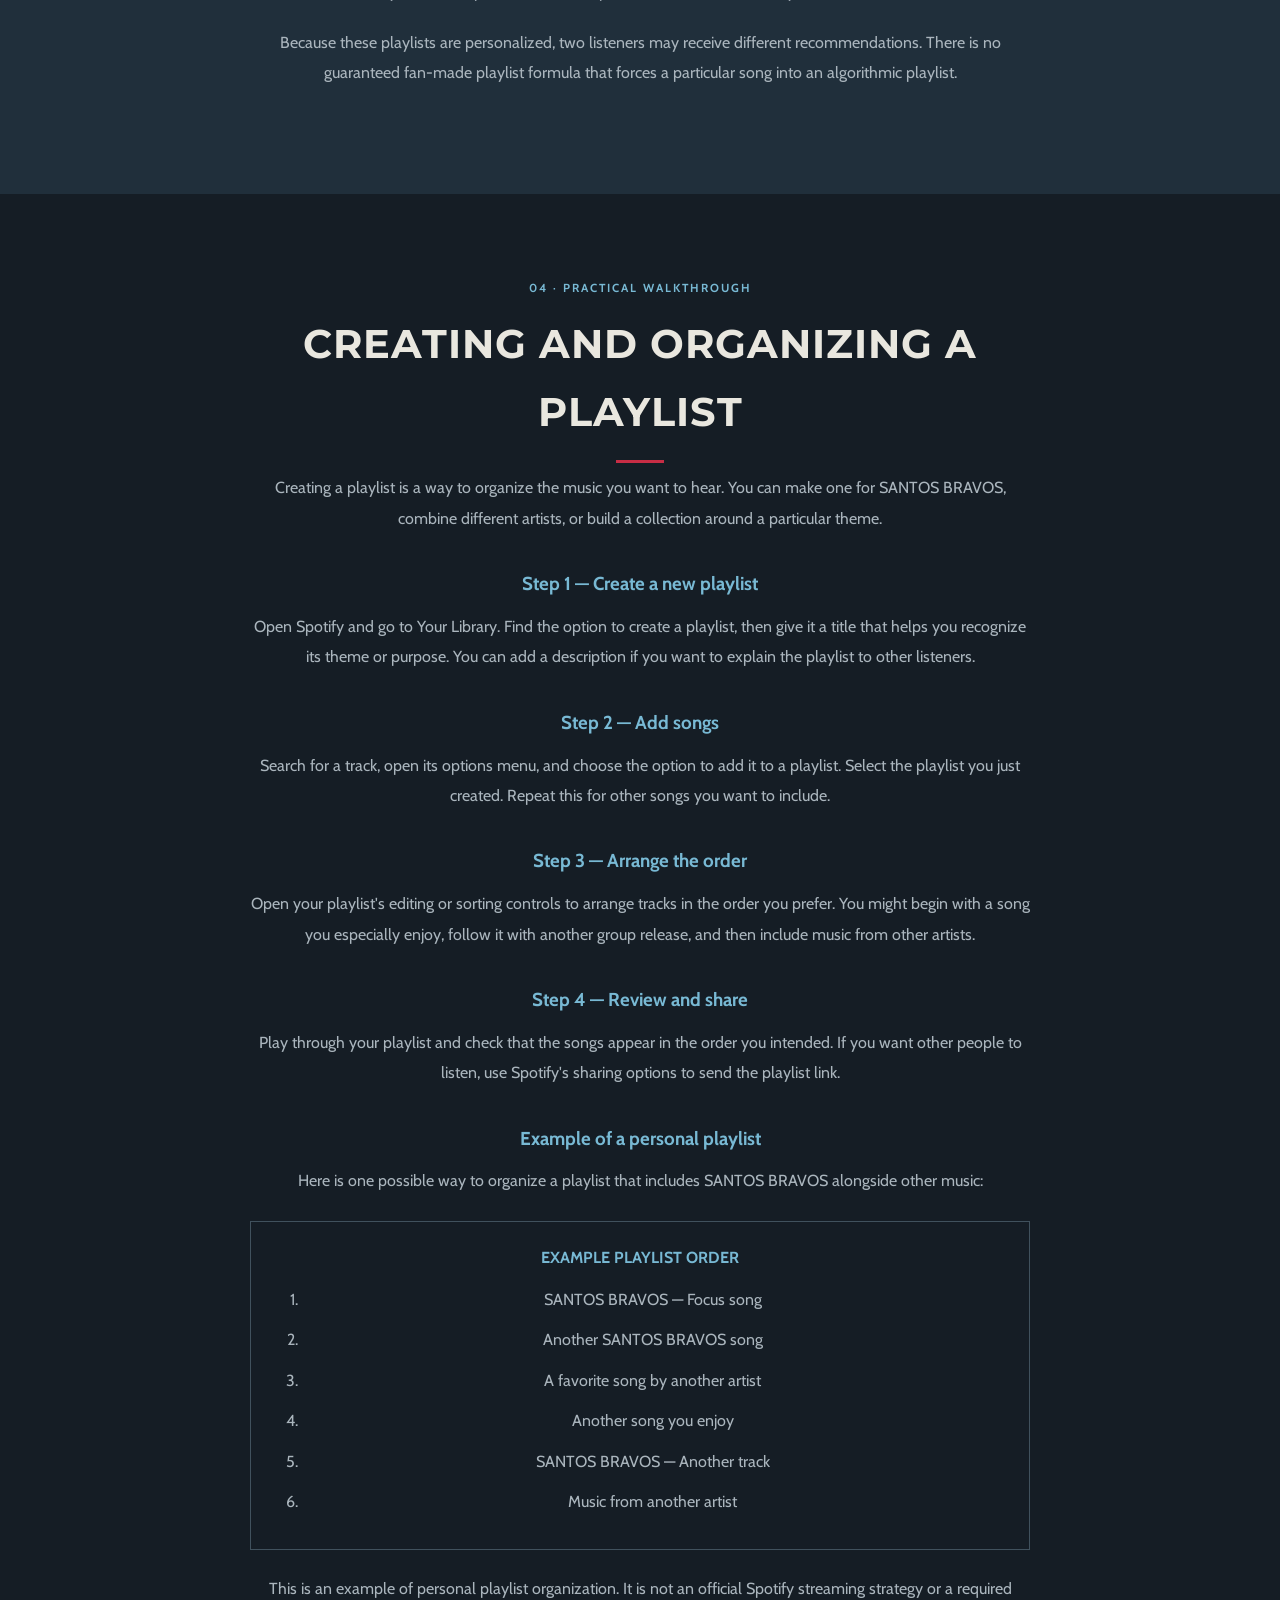
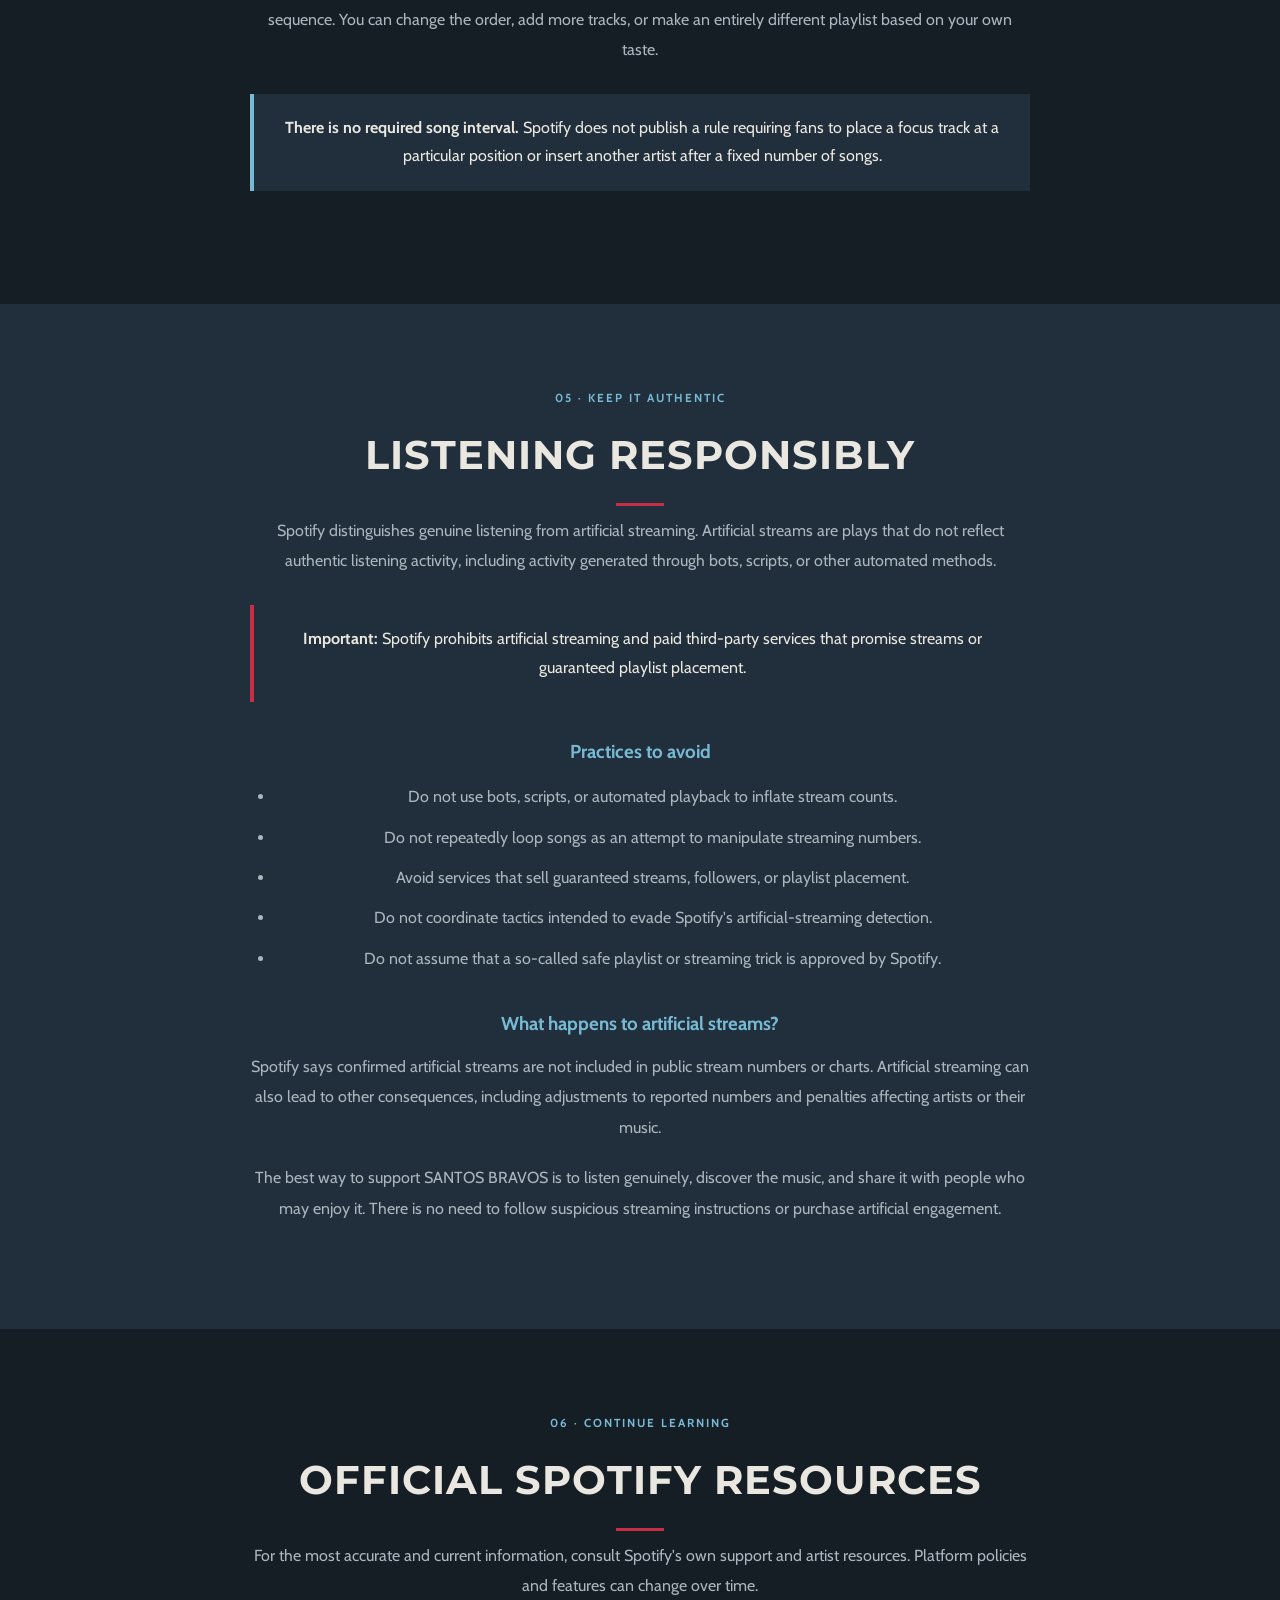
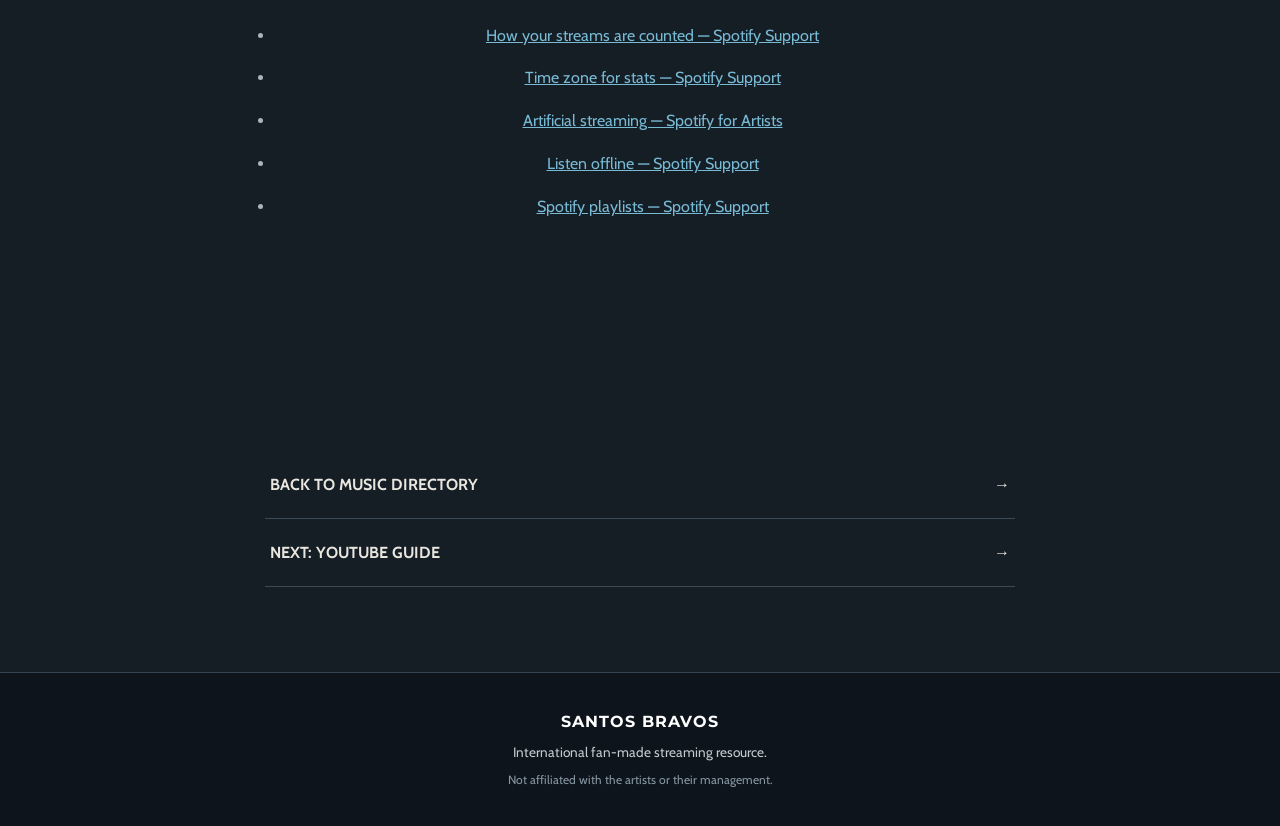
==== commit 9c20f95d: "Redesign Spotify guide as an article" ====
--- a/guides/streaming/spotify.html
+++ b/guides/streaming/spotify.html
@@ -9,83 +9,123 @@
 
     <style>
         .guide-content {
-            max-width: 1100px;
+            max-width: 900px;
             margin: 0 auto;
         }
 
-        .guide-intro {
-            max-width: 760px;
+        .article-intro {
+            max-width: 780px;
+            font-size: 1.08rem;
+            line-height: 1.9;
             color: var(--muted);
-            line-height: 1.8;
-        }
-
-        .guide-grid {
-            display: grid;
-            grid-template-columns: repeat(auto-fit, minmax(230px, 1fr));
-            gap: 20px;
-            margin-top: 30px;
-        }
-
-        .guide-card {
+        }
+
+        .article-body {
+            max-width: 780px;
+            margin: 0 auto;
+        }
+
+        .article-body p,
+        .article-body li {
+            color: var(--muted);
+            line-height: 1.9;
+        }
+
+        .article-body p {
+            margin: 0 0 20px;
+        }
+
+        .article-body h3 {
+            color: var(--blue);
+            margin: 34px 0 12px;
+        }
+
+        .article-body h4 {
+            color: var(--white);
+            margin: 24px 0 10px;
+        }
+
+        .article-body ul,
+        .article-body ol {
+            padding-left: 25px;
+            margin: 14px 0 24px;
+        }
+
+        .article-body li {
+            margin-bottom: 10px;
+        }
+
+        .article-toc {
+            max-width: 780px;
+            margin: 28px auto 0;
+            padding: 25px 30px;
             background: #1b2731;
             border: 1px solid #40515d;
-            padding: 25px;
-        }
-
-        .guide-card h3 {
+        }
+
+        .article-toc h3 {
             margin-top: 0;
             color: var(--blue);
         }
 
-        .guide-card p,
-        .guide-content li {
-            color: var(--muted);
-            line-height: 1.8;
-        }
-
-        .guide-content ul {
+        .article-toc ol {
             padding-left: 22px;
-        }
-
-        .guide-note {
+            margin-bottom: 0;
+        }
+
+        .article-toc li {
+            margin: 10px 0;
+            line-height: 1.7;
+        }
+
+        .article-toc a,
+        .guide-sources a {
+            color: var(--blue);
+            overflow-wrap: anywhere;
+        }
+
+        .article-note {
             background: #202f3b;
             border-left: 4px solid var(--blue);
             padding: 20px 24px;
-            margin: 25px 0;
+            margin: 28px 0;
             line-height: 1.8;
-        }
-
-        .guide-warning {
+            color: var(--white);
+        }
+
+        .article-warning {
             border-left-color: var(--accent-red);
         }
 
-        .guide-sources a {
+        .article-example {
+            border: 1px solid #40515d;
+            padding: 22px 26px;
+            margin: 24px 0;
+        }
+
+        .article-example h4 {
             color: var(--blue);
-            overflow-wrap: anywhere;
+            margin-top: 0;
+        }
+
+        .article-example ol {
+            margin-bottom: 0;
         }
 
         .guide-sources li {
-            margin-bottom: 12px;
-        }
-
-        .guide-section-heading {
-            margin-bottom: 12px;
-        }
-
-        .guide-label {
-            color: var(--blue);
-            font-size: 12px;
-            letter-spacing: 1.5px;
-            font-weight: 700;
-        }
-
-        .guide-content .button {
-            display: inline-block;
-            margin-top: 15px;
+            margin-bottom: 14px;
+            line-height: 1.8;
+        }
+
+        .article-divider {
+            border: 0;
+            border-top: 1px solid #40515d;
+            margin: 34px 0;
         }
 
         @media (max-width: 600px) {
-            .guide-card {
+            .article-toc,
+            .article-example {
                 padding: 20px;
             }
         }
@@ -129,559 +169,379 @@
             <span class="eyebrow">PLATFORM GUIDE · 01</span>
             <h1>SPOTIFY<br>LISTENING GUIDE.</h1>
             <p>
-                Learn how Spotify streams work, discover ways to support
-                SANTOS BRAVOS, and organize your own playlists.
-            </p>
-            <a href="#stream-counting" class="button">EXPLORE THE GUIDE</a>
-        </div>
-    </section>
-
-    <section class="section">
+                A fan guide to understanding Spotify, supporting
+                SANTOS BRAVOS, and creating playlists around the music
+                you love.
+            </p>
+            <a href="#article-start" class="button">READ THE GUIDE</a>
+        </div>
+    </section>
+
+    <section class="section" id="article-start">
         <div class="guide-content">
-            <span class="eyebrow">GETTING STARTED</span>
+            <span class="eyebrow">THE COMPLETE GUIDE</span>
             <h2>LISTEN. DISCOVER. SUPPORT.</h2>
-            <p class="guide-intro">
-                Spotify is a music streaming platform where you can listen
-                to songs, explore albums, follow artists, create playlists,
-                and share music. This guide explains relevant platform
-                features and how to support SANTOS BRAVOS through genuine
-                listening.
-            </p>
+
+            <div class="article-body">
+                <p class="article-intro">
+                    Spotify is a music streaming service where listeners
+                    can discover music, play albums and individual songs,
+                    follow artists, save favorites, and create playlists.
+                    For fans, it offers several ways to stay connected
+                    with the music of SANTOS BRAVOS.
+                </p>
+
+                <p>
+                    This guide walks through the platform's basic streaming
+                    rules, explains the different kinds of playlists, and
+                    shares practical ways to organize your listening.
+                    It separates Spotify's published policies from
+                    suggestions made by fan communities.
+                </p>
+            </div>
+
+            <nav class="article-toc" aria-label="Guide contents">
+                <h3>IN THIS GUIDE</h3>
+                <ol>
+                    <li><a href="#stream-counting">Understanding Spotify streams</a></li>
+                    <li><a href="#support">Supporting SANTOS BRAVOS</a></li>
+                    <li><a href="#playlist-types">Understanding Spotify playlists</a></li>
+                    <li><a href="#playlist-building">Creating and organizing a playlist</a></li>
+                    <li><a href="#authentic-listening">Listening responsibly</a></li>
+                    <li><a href="#spotify-resources">Official Spotify resources</a></li>
+                </ol>
+            </nav>
         </div>
     </section>
 
     <section class="section section-blue" id="stream-counting">
+        <div class="article-body">
+            <span class="eyebrow">01 · STREAMING BASICS</span>
+            <h2>UNDERSTANDING SPOTIFY STREAMS</h2>
+
+            <p>
+                A stream is a play of a track on Spotify that meets the
+                platform's counting requirements. Spotify's published
+                guidance states that a track needs to be played for at
+                least 30 seconds to count as a stream.
+            </p>
+
+            <div class="article-note">
+                <strong>THE 30-SECOND RULE</strong><br>
+                A track must be played for at least 30 seconds to register
+                as a stream under Spotify's standard counting rule.
+            </div>
+
+            <h3>How long does a song need to play?</h3>
+            <p>
+                The 30-second threshold is a basic rule for Spotify stream
+                counting. It does not mean that every chart, award, or
+                third-party ranking uses the same eligibility requirements.
+                Different charts can have their own rules and methodologies.
+            </p>
+
+            <h3>Do offline streams count?</h3>
+            <p>
+                Spotify allows eligible listeners to download music for
+                offline playback. Listening while offline can be reflected
+                in streaming data after the app reconnects to the internet.
+                Spotify says users need to go online at least once every
+                30 days to keep downloaded music available.
+            </p>
+
+            <p>
+                If you listen while traveling or without a reliable
+                connection, reconnecting to Spotify periodically allows
+                the app to sync listening information.
+            </p>
+
+            <h3>Why might daily stream totals look different?</h3>
+            <p>
+                Spotify for Artists reports daily statistics using
+                Coordinated Universal Time (UTC). Depending on where
+                you live, the reporting day may not match your local
+                calendar day.
+            </p>
+
+            <div class="article-note">
+                <strong>Remember:</strong> A daily total shown in Spotify
+                for Artists may cover a different time window from your
+                local midnight-to-midnight calendar day.
+            </div>
+        </div>
+    </section>
+
+    <section class="section" id="support">
+        <div class="article-body">
+            <span class="eyebrow">02 · SUPPORT THE MUSIC</span>
+            <h2>WAYS TO SUPPORT SANTOS BRAVOS</h2>
+
+            <p>
+                Supporting an artist can be as simple as making their
+                music part of your everyday listening. You do not need
+                complicated routines or special tools to explore a
+                group's catalog and share it with other people.
+            </p>
+
+            <h3>Listen to official releases</h3>
+            <p>
+                Visit the official SANTOS BRAVOS artist profile and
+                explore the available songs, singles, albums, and
+                collaborations. You can listen to an individual track
+                or enjoy a release in its intended order.
+            </p>
+
+            <h3>Save songs and albums you enjoy</h3>
+            <p>
+                Use Spotify's like or save features to keep favorite
+                tracks and releases in your library. This makes it
+                easier to find the music again.
+            </p>
+
+            <h3>Follow the artist profile</h3>
+            <p>
+                Following the official artist profile helps you keep
+                track of the group's releases and artist activity
+                available through Spotify.
+            </p>
+
+            <h3>Share official music links</h3>
+            <p>
+                Share a song, album, or artist profile with friends
+                and other fans. When introducing someone to the group,
+                you can include a track you think they might enjoy
+                or a link to a full release.
+            </p>
+
+            <div class="article-note">
+                Saving, following, and sharing are useful ways to engage
+                with music. They should not be described as guaranteed
+                ways to produce streams, playlist placements, or chart
+                positions.
+            </div>
+        </div>
+    </section>
+
+    <section class="section section-blue" id="playlist-types">
+        <div class="article-body">
+            <span class="eyebrow">03 · PLAYLISTS</span>
+            <h2>UNDERSTANDING SPOTIFY PLAYLISTS</h2>
+
+            <p>
+                A playlist is a collection of tracks that can be organized
+                around an artist, mood, activity, genre, or personal
+                preference. Spotify has several playlist types, and
+                understanding the differences helps explain how music
+                is organized and discovered on the platform.
+            </p>
+
+            <h3>Personal playlists</h3>
+            <p>
+                Personal playlists are created by Spotify listeners.
+                You choose the songs, give the playlist a title, arrange
+                the order, and decide whether to keep it private or share
+                it. Fans can make playlists for favorite releases,
+                particular moods, or a mix of artists they enjoy.
+            </p>
+
+            <h3>Spotify editorial playlists</h3>
+            <p>
+                Editorial playlists are curated by Spotify's editorial
+                team. They may focus on genres, moods, new releases,
+                or particular music scenes. Artists and their teams
+                can submit eligible unreleased music for editorial
+                consideration through Spotify for Artists.
+            </p>
+
+            <p>
+                Editorial consideration does not guarantee placement.
+                Be cautious of anyone claiming they can sell guaranteed
+                access to an official Spotify playlist.
+            </p>
+
+            <h3>Personalized and algorithmic playlists</h3>
+            <p>
+                Spotify also offers playlists that are personalized
+                for individual listeners. These can reflect a person's
+                listening history and music preferences. Examples
+                include Discover Weekly and Release Radar.
+            </p>
+
+            <p>
+                Because these playlists are personalized, two listeners
+                may receive different recommendations. There is no
+                guaranteed fan-made playlist formula that forces a
+                particular song into an algorithmic playlist.
+            </p>
+        </div>
+    </section>
+
+    <section class="section" id="playlist-building">
+        <div class="article-body">
+            <span class="eyebrow">04 · PRACTICAL WALKTHROUGH</span>
+            <h2>CREATING AND ORGANIZING A PLAYLIST</h2>
+
+            <p>
+                Creating a playlist is a way to organize the music you
+                want to hear. You can make one for SANTOS BRAVOS, combine
+                different artists, or build a collection around a
+                particular theme.
+            </p>
+
+            <h3>Step 1 — Create a new playlist</h3>
+            <p>
+                Open Spotify and go to Your Library. Find the option
+                to create a playlist, then give it a title that helps
+                you recognize its theme or purpose. You can add a
+                description if you want to explain the playlist to
+                other listeners.
+            </p>
+
+            <h3>Step 2 — Add songs</h3>
+            <p>
+                Search for a track, open its options menu, and choose
+                the option to add it to a playlist. Select the playlist
+                you just created. Repeat this for other songs you want
+                to include.
+            </p>
+
+            <h3>Step 3 — Arrange the order</h3>
+            <p>
+                Open your playlist's editing or sorting controls to
+                arrange tracks in the order you prefer. You might begin
+                with a song you especially enjoy, follow it with another
+                group release, and then include music from other artists.
+            </p>
+
+            <h3>Step 4 — Review and share</h3>
+            <p>
+                Play through your playlist and check that the songs
+                appear in the order you intended. If you want other
+                people to listen, use Spotify's sharing options to
+                send the playlist link.
+            </p>
+
+            <h3>Example of a personal playlist</h3>
+            <p>
+                Here is one possible way to organize a playlist that
+                includes SANTOS BRAVOS alongside other music:
+            </p>
+
+            <div class="article-example">
+                <h4>EXAMPLE PLAYLIST ORDER</h4>
+                <ol>
+                    <li>SANTOS BRAVOS — Focus song</li>
+                    <li>Another SANTOS BRAVOS song</li>
+                    <li>A favorite song by another artist</li>
+                    <li>Another song you enjoy</li>
+                    <li>SANTOS BRAVOS — Another track</li>
+                    <li>Music from another artist</li>
+                </ol>
+            </div>
+
+            <p>
+                This is an example of personal playlist organization.
+                It is not an official Spotify streaming strategy or
+                a required sequence. You can change the order, add
+                more tracks, or make an entirely different playlist
+                based on your own taste.
+            </p>
+
+            <div class="article-note">
+                <strong>There is no required song interval.</strong>
+                Spotify does not publish a rule requiring fans to place
+                a focus track at a particular position or insert another
+                artist after a fixed number of songs.
+            </div>
+        </div>
+    </section>
+
+    <section class="section section-blue" id="authentic-listening">
+        <div class="article-body">
+            <span class="eyebrow">05 · KEEP IT AUTHENTIC</span>
+            <h2>LISTENING RESPONSIBLY</h2>
+
+            <p>
+                Spotify distinguishes genuine listening from artificial
+                streaming. Artificial streams are plays that do not
+                reflect authentic listening activity, including activity
+                generated through bots, scripts, or other automated
+                methods.
+            </p>
+
+            <div class="article-note article-warning">
+                <strong>Important:</strong> Spotify prohibits artificial
+                streaming and paid third-party services that promise
+                streams or guaranteed playlist placement.
+            </div>
+
+            <h3>Practices to avoid</h3>
+            <ul>
+                <li>Do not use bots, scripts, or automated playback to inflate stream counts.</li>
+                <li>Do not repeatedly loop songs as an attempt to manipulate streaming numbers.</li>
+                <li>Avoid services that sell guaranteed streams, followers, or playlist placement.</li>
+                <li>Do not coordinate tactics intended to evade Spotify's artificial-streaming detection.</li>
+                <li>Do not assume that a so-called safe playlist or streaming trick is approved by Spotify.</li>
+            </ul>
+
+            <h3>What happens to artificial streams?</h3>
+            <p>
+                Spotify says confirmed artificial streams are not included
+                in public stream numbers or charts. Artificial streaming
+                can also lead to other consequences, including adjustments
+                to reported numbers and penalties affecting artists or
+                their music.
+            </p>
+
+            <p>
+                The best way to support SANTOS BRAVOS is to listen
+                genuinely, discover the music, and share it with people
+                who may enjoy it. There is no need to follow suspicious
+                streaming instructions or purchase artificial engagement.
+            </p>
+        </div>
+    </section>
+
+    <section class="section" id="spotify-resources">
         <div class="guide-content">
-            <span class="eyebrow">UNDERSTAND THE PLATFORM</span>
-            <h2>HOW STREAMS ARE COUNTED</h2>
-
-            <div class="guide-note">
-                **Spotify's official rule:** A song stream is counted when
-                someone plays the song for at least 30 seconds.
-            </div>
-
-            <div class="guide-grid">
-                <article class="guide-card">
-                    <span class="guide-label">01 · PLAYBACK</span>
-                    <h3>30 seconds</h3>
-                    <p>
-                        A song must be played for at least 30 seconds to
-                        register as a stream under Spotify's counting rules.
-                    </p>
-                </article>
-
-                <article class="guide-card">
-                    <span class="guide-label">02 · OFFLINE LISTENING</span>
-                    <h3>Reconnect to sync</h3>
-                    <p>
-                        Streams from downloaded music are counted when the
-                        listener goes online. Spotify says the app must
-                        reconnect at least once every 30 days.
-                    </p>
-                </article>
-
-                <article class="guide-card">
-                    <span class="guide-label">03 · REPORTING</span>
-                    <h3>UTC time zone</h3>
-                    <p>
-                        Spotify for Artists uses UTC to define a reporting
-                        day. Its daily totals may therefore differ from
-                        your local calendar date.
-                    </p>
-                </article>
-            </div>
-
-            <div class="guide-note">
-                A stream-counting threshold does not mean every music chart
-                uses identical eligibility or ranking rules. Individual
-                charts may have their own methodology.
-            </div>
-        </div>
-    </section>
-
-    <section class="section">
-        <div class="guide-content">
-            <span class="eyebrow">SUPPORT THE MUSIC</span>
-            <h2>WAYS TO SUPPORT SANTOS BRAVOS</h2>
-
-            <div class="guide-grid">
-                <article class="guide-card">
-                    <h3>Listen to the music</h3>
-                    <p>
-                        Play the official releases and explore the group's
-                        catalog. Listen to full songs and albums when you
-                        want to.
-                    </p>
-                </article>
-
-                <article class="guide-card">
-                    <h3>Save your favorites</h3>
-                    <p>
-                        Like songs and save albums you enjoy so they're
-                        easier to find in your library.
-                    </p>
-                </article>
-
-                <article class="guide-card">
-                    <h3>Follow the artist</h3>
-                    <p>
-                        Follow the official artist profile to keep up with
-                        releases and updates available through Spotify.
-                    </p>
-                </article>
-
-                <article class="guide-card">
-                    <h3>Share the music</h3>
-                    <p>
-                        Share official Spotify links with friends and
-                        introduce new listeners to the group's music.
-                    </p>
-                </article>
-            </div>
-
-            <div class="guide-note">
-                These are ways to engage with and discover music. Saving,
-                following, and sharing should not be presented as guaranteed
-                ways to generate streams or chart positions.
-            </div>
-        </div>
-    </section>
-
-    <section class="section section-blue" id="playlists">
-        <div class="guide-content">
-            <span class="eyebrow">MAKE IT YOURS</span>
-            <h2>PLAYLISTS & LISTENING HABITS</h2>
-
-            <p class="guide-intro">
-                Playlists let you collect songs around a mood, activity,
-                artist, or personal taste. You can create your own playlist,
-                add songs, change their order, and share it with others.
-            </p>
-
-            <div class="guide-grid">
-                <article class="guide-card">
-                    <h3>Your own playlists</h3>
-                    <p>
-                        Create playlists for your favorite songs, artists,
-                        albums, or listening moods.
-                    </p>
-                </article>
-
-                <article class="guide-card">
-                    <h3>Spotify editorial playlists</h3>
-                    <p>
-                        These are curated by Spotify's editorial team.
-                        Placement is not guaranteed.
-                    </p>
-                </article>
-
-                <article class="guide-card">
-                    <h3>Personalized playlists</h3>
-                    <p>
-                        Spotify also creates playlists based on individual
-                        listening habits and music preferences.
-                    </p>
-                </article>
-            </div>
-
-            <div class="guide-note">
-                There is no official Spotify playlist sequence or fixed
-                song interval that fans must follow. Build playlists around
-                music you genuinely enjoy, not supposed streaming formulas.
-            </div>
-
-            <h3>Playlist organization example</h3>
-            <p class="guide-intro">
-                A personal playlist might include a SANTOS BRAVOS focus
-                track, another group song, and music from other artists.
-                The order is your choice.
-            </p>
-
-            <ol class="guide-content">
-                <li>SANTOS BRAVOS — Focus song</li>
-                <li>Another SANTOS BRAVOS song</li>
-                <li>A favorite song by another artist</li>
-                <li>Another song you enjoy</li>
-                <li>SANTOS BRAVOS — Another track</li>
-                <li>Music from another artist</li>
-            </ol>
-
-            <p class="guide-intro">
-                This is only an example of playlist organization, not a
-                Spotify-approved streaming strategy.
-            </p>
-
-            <h3>Build your own playlist</h3>
-            <p class="guide-intro">
-                Add songs, choose your focus track, and arrange the playlist
-                in the order you want. This is a personal organization tool,
-                not a required streaming formula.
-            </p>
-
-            <div class="playlist-builder" id="playlistBuilder">
-                <form id="playlistSongForm" class="playlist-form">
-                    <label>
-                        SONG TITLE
-                        <input id="playlistSongTitle" type="text"
-                               placeholder="Enter song title" required>
-                    </label>
-                    <label>
-                        ARTIST
-                        <input id="playlistSongArtist" type="text"
-                               placeholder="Enter artist" required>
-                    </label>
-                    <button type="submit" class="button">ADD SONG +</button>
-                </form>
-
-                <p class="playlist-instructions">
-                    Use the controls to mark your focus track and arrange your songs.
+            <span class="eyebrow">06 · CONTINUE LEARNING</span>
+            <h2>OFFICIAL SPOTIFY RESOURCES</h2>
+
+            <div class="article-body">
+                <p>
+                    For the most accurate and current information,
+                    consult Spotify's own support and artist resources.
+                    Platform policies and features can change over time.
                 </p>
 
-                <ol id="playlistSongList" class="playlist-song-list"
-                    aria-live="polite">
-                    <li class="playlist-empty">Your playlist is empty. Add a song to begin.</li>
-                </ol>
-
-                <div class="playlist-preview">
-                    <h4>PLAYLIST PREVIEW</h4>
-                    <pre id="playlistPreview">Your playlist will appear here.</pre>
-                    <button type="button" class="button" id="copyPlaylist">
-                        COPY PLAYLIST
-                    </button>
-                    <span id="playlistCopyStatus" aria-live="polite"></span>
-                </div>
-            </div>
-
-            <style>
-                .playlist-builder {
-                    margin-top: 24px;
-                    padding: 24px;
-                    background: var(--light-blue);
-                    border: 1px solid rgba(120, 185, 212, 0.3);
-                }
-
-                .playlist-form {
-                    display: grid;
-                    grid-template-columns: 1fr 1fr auto;
-                    gap: 14px;
-                    align-items: end;
-                }
-
-                .playlist-form label {
-                    display: grid;
-                    gap: 8px;
-                    color: var(--blue);
-                    font-size: 0.75rem;
-                    font-weight: 700;
-                    letter-spacing: 1px;
-                }
-
-                .playlist-form input {
-                    width: 100%;
-                    box-sizing: border-box;
-                    padding: 12px;
-                    color: var(--white);
-                    background: var(--background);
-                    border: 1px solid var(--muted);
-                    font: inherit;
-                }
-
-                .playlist-instructions {
-                    margin: 22px 0 12px;
-                    color: var(--muted);
-                    font-size: 0.9rem;
-                }
-
-                .playlist-song-list {
-                    padding-left: 28px;
-                }
-
-                .playlist-song-list li {
-                    padding: 12px 8px;
-                    border-bottom: 1px solid rgba(170, 181, 189, 0.2);
-                    color: var(--white);
-                }
-
-                .playlist-song-info {
-                    display: block;
-                    margin-bottom: 9px;
-                }
-
-                .playlist-song-artist {
-                    color: var(--muted);
-                    font-size: 0.85rem;
-                }
-
-                .playlist-focus-label {
-                    display: inline-block;
-                    margin-left: 8px;
-                    color: var(--accent-yellow);
-                    font-size: 0.72rem;
-                    font-weight: 700;
-                }
-
-                .playlist-song-actions {
-                    display: flex;
-                    flex-wrap: wrap;
-                    gap: 8px;
-                }
-
-                .playlist-song-actions button {
-                    padding: 6px 10px;
-                    color: var(--white);
-                    background: var(--background);
-                    border: 1px solid var(--muted);
-                    cursor: pointer;
-                    font: inherit;
-                    font-size: 0.78rem;
-                }
-
-                .playlist-song-actions button:disabled {
-                    opacity: 0.35;
-                    cursor: not-allowed;
-                }
-
-                .playlist-preview {
-                    margin-top: 28px;
-                    padding-top: 18px;
-                    border-top: 1px solid rgba(170, 181, 189, 0.3);
-                }
-
-                .playlist-preview h4 {
-                    color: var(--blue);
-                }
-
-                .playlist-preview pre {
-                    white-space: pre-wrap;
-                    overflow-wrap: anywhere;
-                    color: var(--white);
-                    font: inherit;
-                    line-height: 1.8;
-                }
-
-                #playlistCopyStatus {
-                    margin-left: 12px;
-                    color: var(--blue);
-                    font-size: 0.85rem;
-                }
-
-                @media (max-width: 700px) {
-                    .playlist-form {
-                        grid-template-columns: 1fr;
-                    }
-
-                    .playlist-builder {
-                        padding: 16px;
-                    }
-                }
-            </style>
-
-            <script>
-                (() => {
-                    const form = document.getElementById("playlistSongForm");
-                    const titleInput = document.getElementById("playlistSongTitle");
-                    const artistInput = document.getElementById("playlistSongArtist");
-                    const songList = document.getElementById("playlistSongList");
-                    const preview = document.getElementById("playlistPreview");
-                    const copyButton = document.getElementById("copyPlaylist");
-                    const copyStatus = document.getElementById("playlistCopyStatus");
-
-                    if (!form || !songList || !preview) return;
-
-                    let songs = [];
-                    let nextId = 1;
-
-                    function makeButton(label, action, id, disabled = false) {
-                        const button = document.createElement("button");
-                        button.type = "button";
-                        button.textContent = label;
-                        button.dataset.action = action;
-                        button.dataset.id = id;
-                        button.disabled = disabled;
-                        return button;
-                    }
-
-                    function renderPlaylist() {
-                        songList.replaceChildren();
-
-                        if (songs.length === 0) {
-                            const empty = document.createElement("li");
-                            empty.className = "playlist-empty";
-                            empty.textContent = "Your playlist is empty. Add a song to begin.";
-                            songList.appendChild(empty);
-                            preview.textContent = "Your playlist will appear here.";
-                            return;
-                        }
-
-                        songs.forEach((song, index) => {
-                            const item = document.createElement("li");
-                            const info = document.createElement("div");
-                            info.className = "playlist-song-info";
-
-                            const name = document.createElement("strong");
-                            name.textContent = song.title + " — ";
-
-                            const artist = document.createElement("span");
-                            artist.className = "playlist-song-artist";
-                            artist.textContent = song.artist;
-
-                            info.append(name, artist);
-
-                            if (song.focus) {
-                                const focus = document.createElement("span");
-                                focus.className = "playlist-focus-label";
-                                focus.textContent = "FOCUS TRACK";
-                                info.appendChild(focus);
-                            }
-
-                            const actions = document.createElement("div");
-                            actions.className = "playlist-song-actions";
-                            actions.append(
-                                makeButton("↑ UP", "up", song.id, index === 0),
-                                makeButton("↓ DOWN", "down", song.id, index === songs.length - 1),
-                                makeButton(song.focus ? "UNMARK FOCUS" : "SET AS FOCUS",
-                                           "focus", song.id),
-                                makeButton("REMOVE", "remove", song.id)
-                            );
-
-                            item.append(info, actions);
-                            songList.appendChild(item);
-                        });
-
-                        preview.textContent = songs.map((song, index) =>
-                            String(index + 1).padStart(2, "0") + ". " +
-                            song.title + " — " + song.artist +
-                            (song.focus ? " [FOCUS TRACK]" : "")
-                        ).join("\n");
-                    }
-
-                    form.addEventListener("submit", event => {
-                        event.preventDefault();
-
-                        const title = titleInput.value.trim();
-                        const artist = artistInput.value.trim();
-
-                        if (!title || !artist) return;
-
-                        songs.push({
-                            id: nextId++,
-                            title,
-                            artist,
-                            focus: false
-                        });
-
-                        form.reset();
-                        titleInput.focus();
-                        copyStatus.textContent = "";
-                        renderPlaylist();
-                    });
-
-                    songList.addEventListener("click", event => {
-                        const button = event.target.closest("button[data-action]");
-                        if (!button) return;
-
-                        const id = Number(button.dataset.id);
-                        const index = songs.findIndex(song => song.id === id);
-                        if (index < 0) return;
-
-                        const action = button.dataset.action;
-
-                        if (action === "remove") {
-                            songs.splice(index, 1);
-                        } else if (action === "up" && index > 0) {
-                            [songs[index - 1], songs[index]] =
-                                [songs[index], songs[index - 1]];
-                        } else if (action === "down" && index < songs.length - 1) {
-                            [songs[index + 1], songs[index]] =
-                                [songs[index], songs[index + 1]];
-                        } else if (action === "focus") {
-                            songs = songs.map(song => ({
-                                ...song,
-                                focus: song.id === id ? !song.focus : false
-                            }));
-                        }
-
-                        copyStatus.textContent = "";
-                        renderPlaylist();
-                    });
-
-                    copyButton.addEventListener("click", async () => {
-                        if (songs.length === 0) {
-                            copyStatus.textContent = "Add songs first.";
-                            return;
-                        }
-
-                        try {
-                            await navigator.clipboard.writeText(preview.textContent);
-                            copyStatus.textContent = "Playlist copied!";
-                        } catch {
-                            copyStatus.textContent = "Copy isn't available in this browser.";
-                        }
-                    });
-
-                    renderPlaylist();
-                })();
-            </script>
-        </div>
-    </section>
-
-    <section class="section">
-        <div class="guide-content">
-            <span class="eyebrow">KEEP IT AUTHENTIC</span>
-            <h2>WHAT TO AVOID</h2>
-
-            <div class="guide-note guide-warning">
-                Spotify prohibits artificial streaming and paid services
-                that promise streams or playlist placement.
-            </div>
-
-            <ul>
-                <li>Do not use bots, scripts, or automated playback to inflate streams.</li>
-                <li>Do not repeatedly loop songs as an attempt to manipulate stream counts.</li>
-                <li>Avoid services that guarantee streams, followers, or playlist placement in exchange for money.</li>
-                <li>Do not coordinate tactics intended to evade Spotify's artificial-streaming detection.</li>
-            </ul>
-
-            <p class="guide-intro">
-                Spotify says confirmed artificial streams do not count toward
-                public stream numbers or charts and can result in additional
-                penalties. Genuine listening is the way to support the music.
-            </p>
-        </div>
-    </section>
-
-    <section class="section section-blue">
-        <div class="guide-content">
-            <span class="eyebrow">OFFICIAL INFORMATION</span>
-            <h2>SPOTIFY RESOURCES</h2>
-
-            <ul class="guide-sources">
-                <li>
-                    <a href="https://support.spotify.com/tv/artists/article/how-your-streams-are-counted/" target="_blank" rel="noopener">
-                        How your streams are counted — Spotify Support
-                    </a>
-                </li>
-                <li>
-                    <a href="https://support.spotify.com/in-hi/artists/article/time-zone-for-stats-in-spotify-for-artists/" target="_blank" rel="noopener">
-                        Time zone for stats — Spotify Support
-                    </a>
-                </li>
-                <li>
-                    <a href="https://artists.spotify.com/en/artificial-streaming" target="_blank" rel="noopener">
-                        Artificial streaming — Spotify for Artists
-                    </a>
-                </li>
-                <li>
-                    <a href="https://support.spotify.com/article/listen-offline/" target="_blank" rel="noopener">
-                        Listen offline — Spotify Support
-                    </a>
-                </li>
-                <li>
-                    <a href="https://support.spotify.com/article/spotify-playlists/" target="_blank" rel="noopener">
-                        Spotify playlists — Spotify Support
-                    </a>
-                </li>
-            </ul>
+                <ul class="guide-sources">
+                    <li>
+                        <a href="https://support.spotify.com/tv/artists/article/how-your-streams-are-counted/" target="_blank" rel="noopener">
+                            How your streams are counted — Spotify Support
+                        </a>
+                    </li>
+                    <li>
+                        <a href="https://support.spotify.com/in-hi/artists/article/time-zone-for-stats-in-spotify-for-artists/" target="_blank" rel="noopener">
+                            Time zone for stats — Spotify Support
+                        </a>
+                    </li>
+                    <li>
+                        <a href="https://artists.spotify.com/en/artificial-streaming" target="_blank" rel="noopener">
+                            Artificial streaming — Spotify for Artists
+                        </a>
+                    </li>
+                    <li>
+                        <a href="https://support.spotify.com/article/listen-offline/" target="_blank" rel="noopener">
+                            Listen offline — Spotify Support
+                        </a>
+                    </li>
+                    <li>
+                        <a href="https://support.spotify.com/article/spotify-playlists/" target="_blank" rel="noopener">
+                            Spotify playlists — Spotify Support
+                        </a>
+                    </li>
+                </ul>
+            </div>
         </div>
     </section>
 
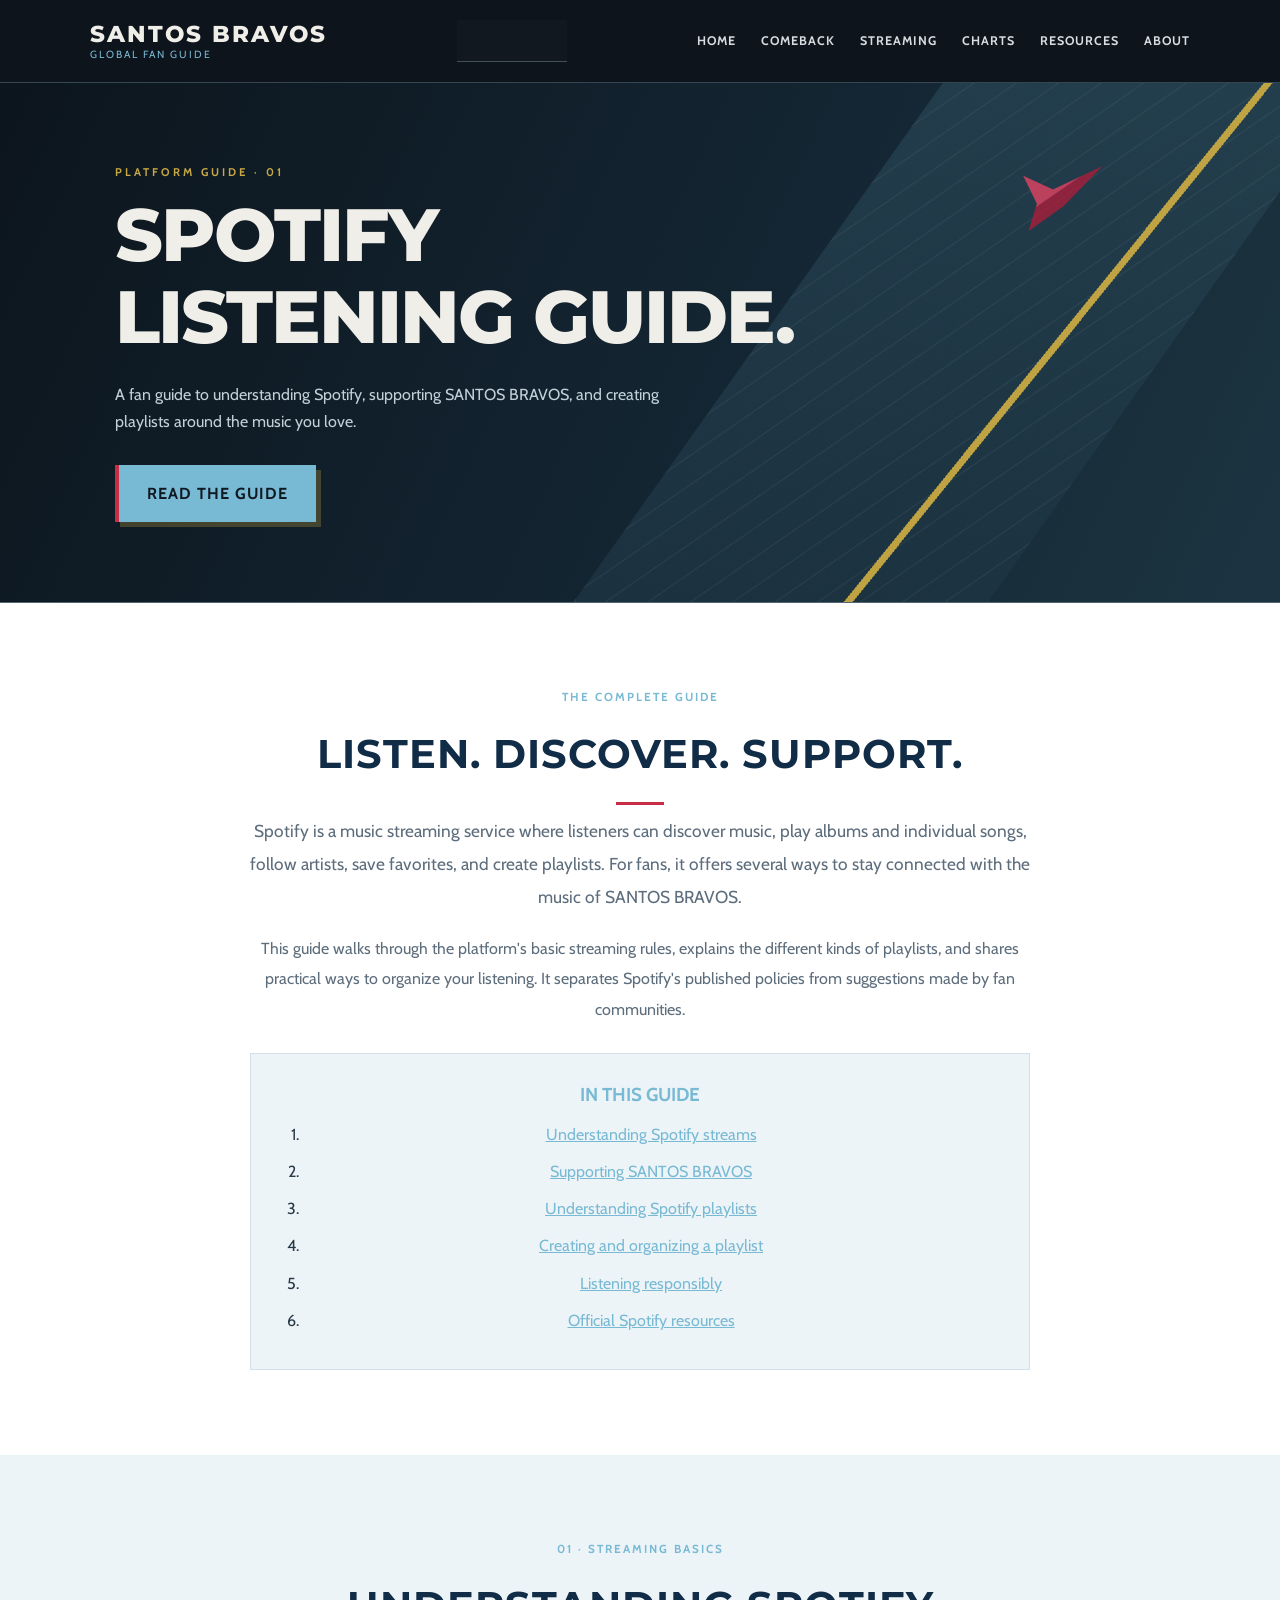
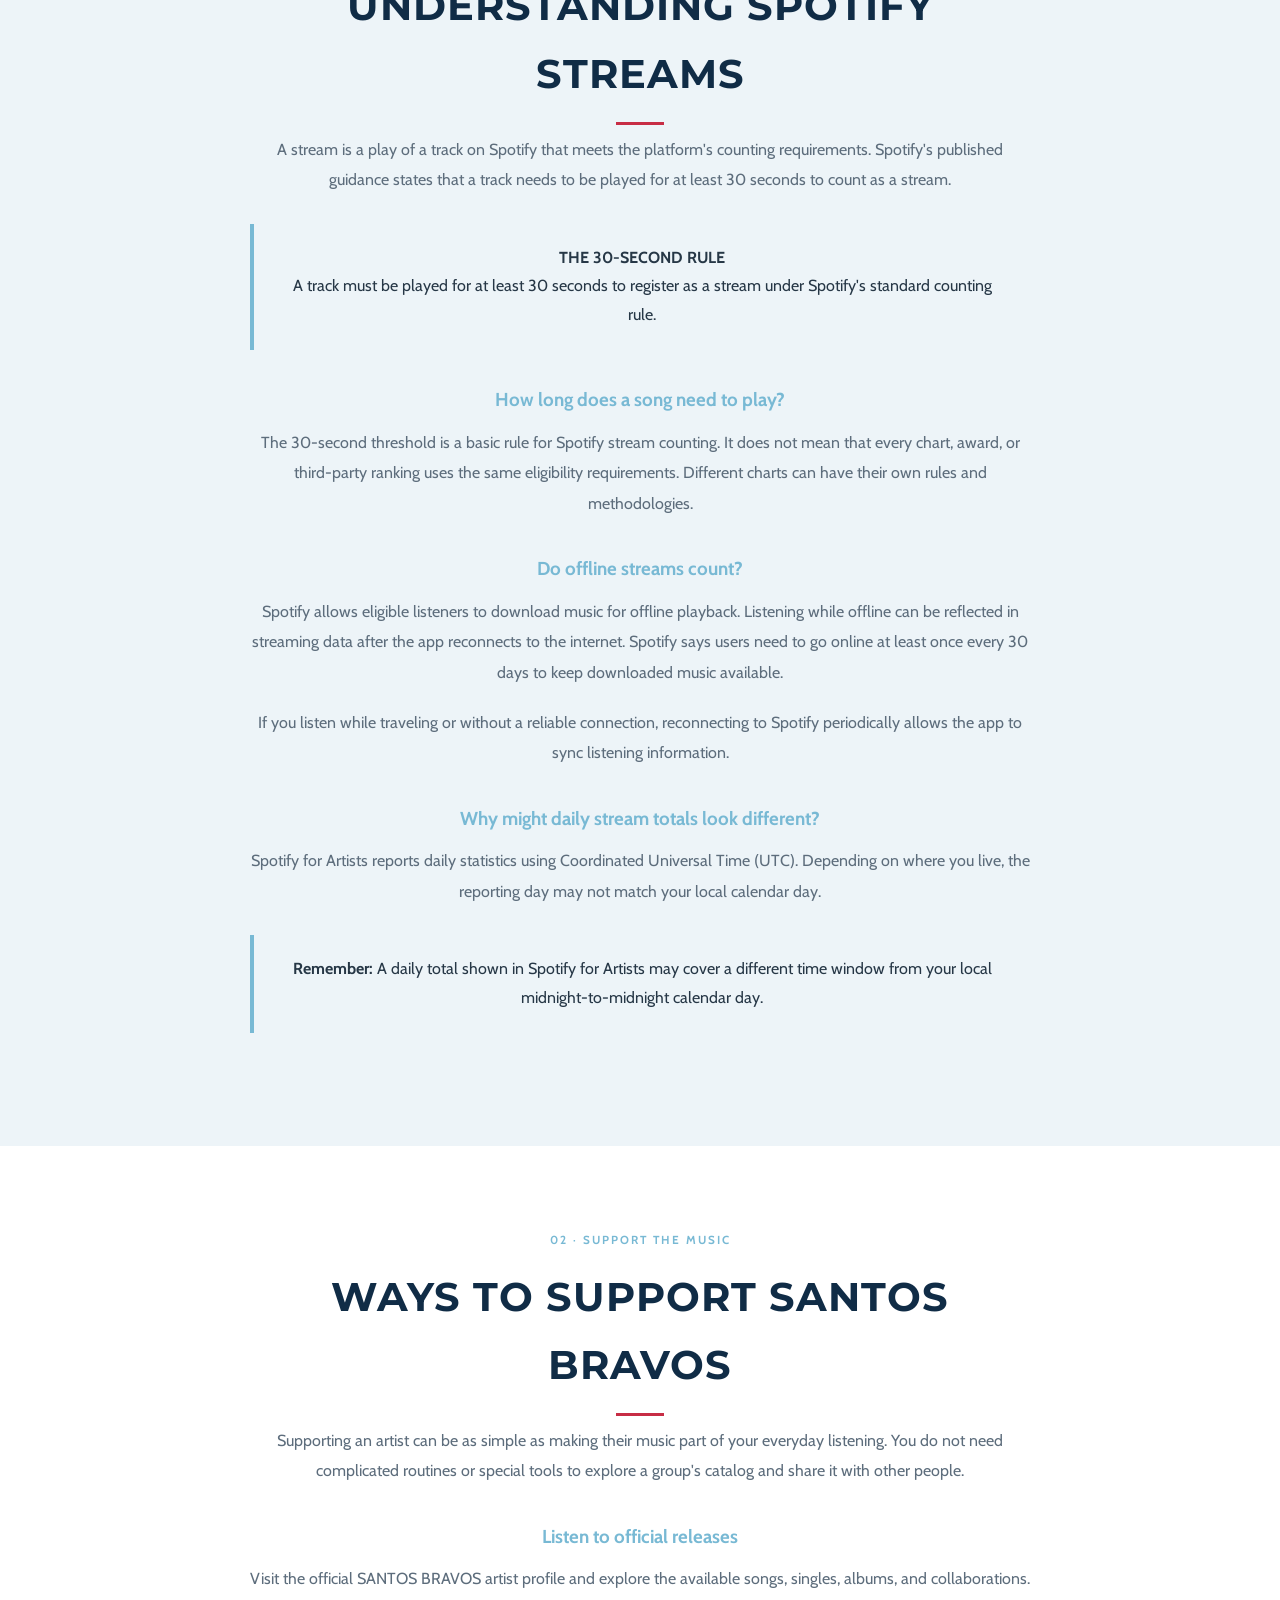
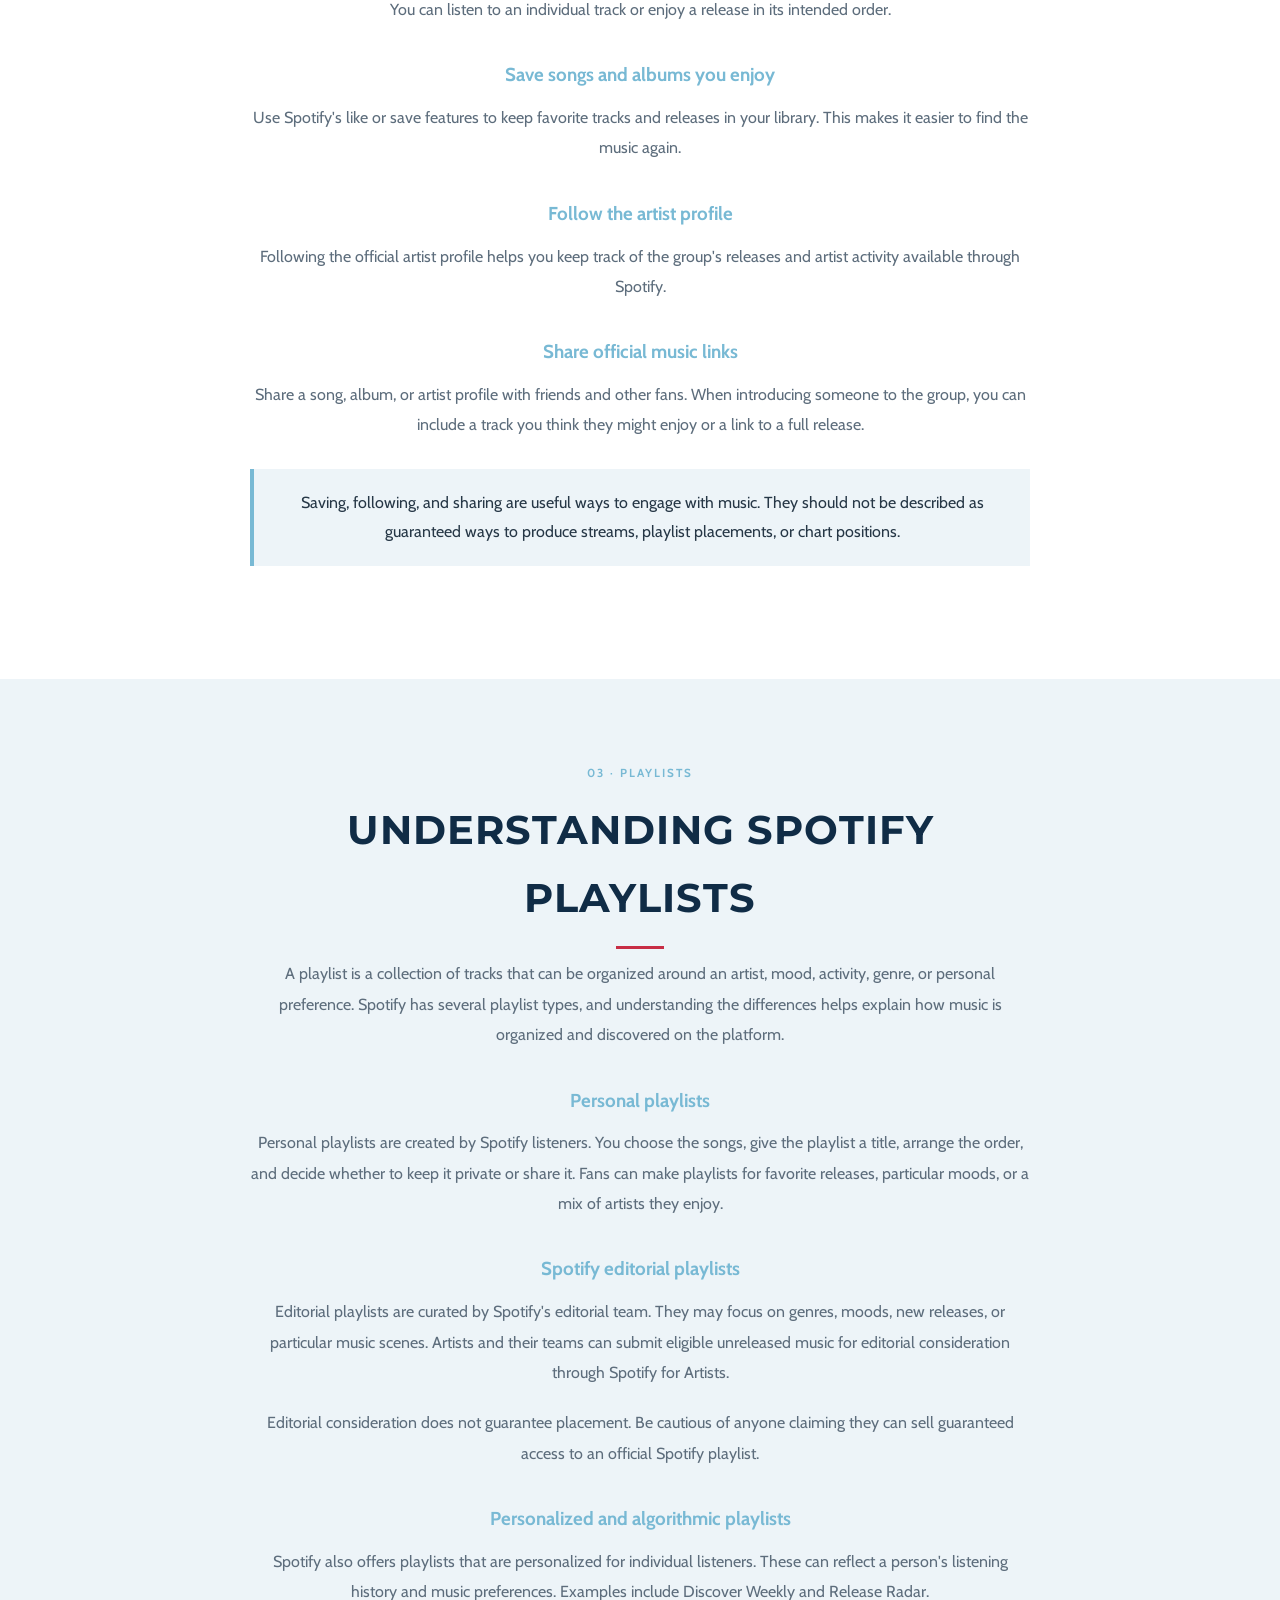
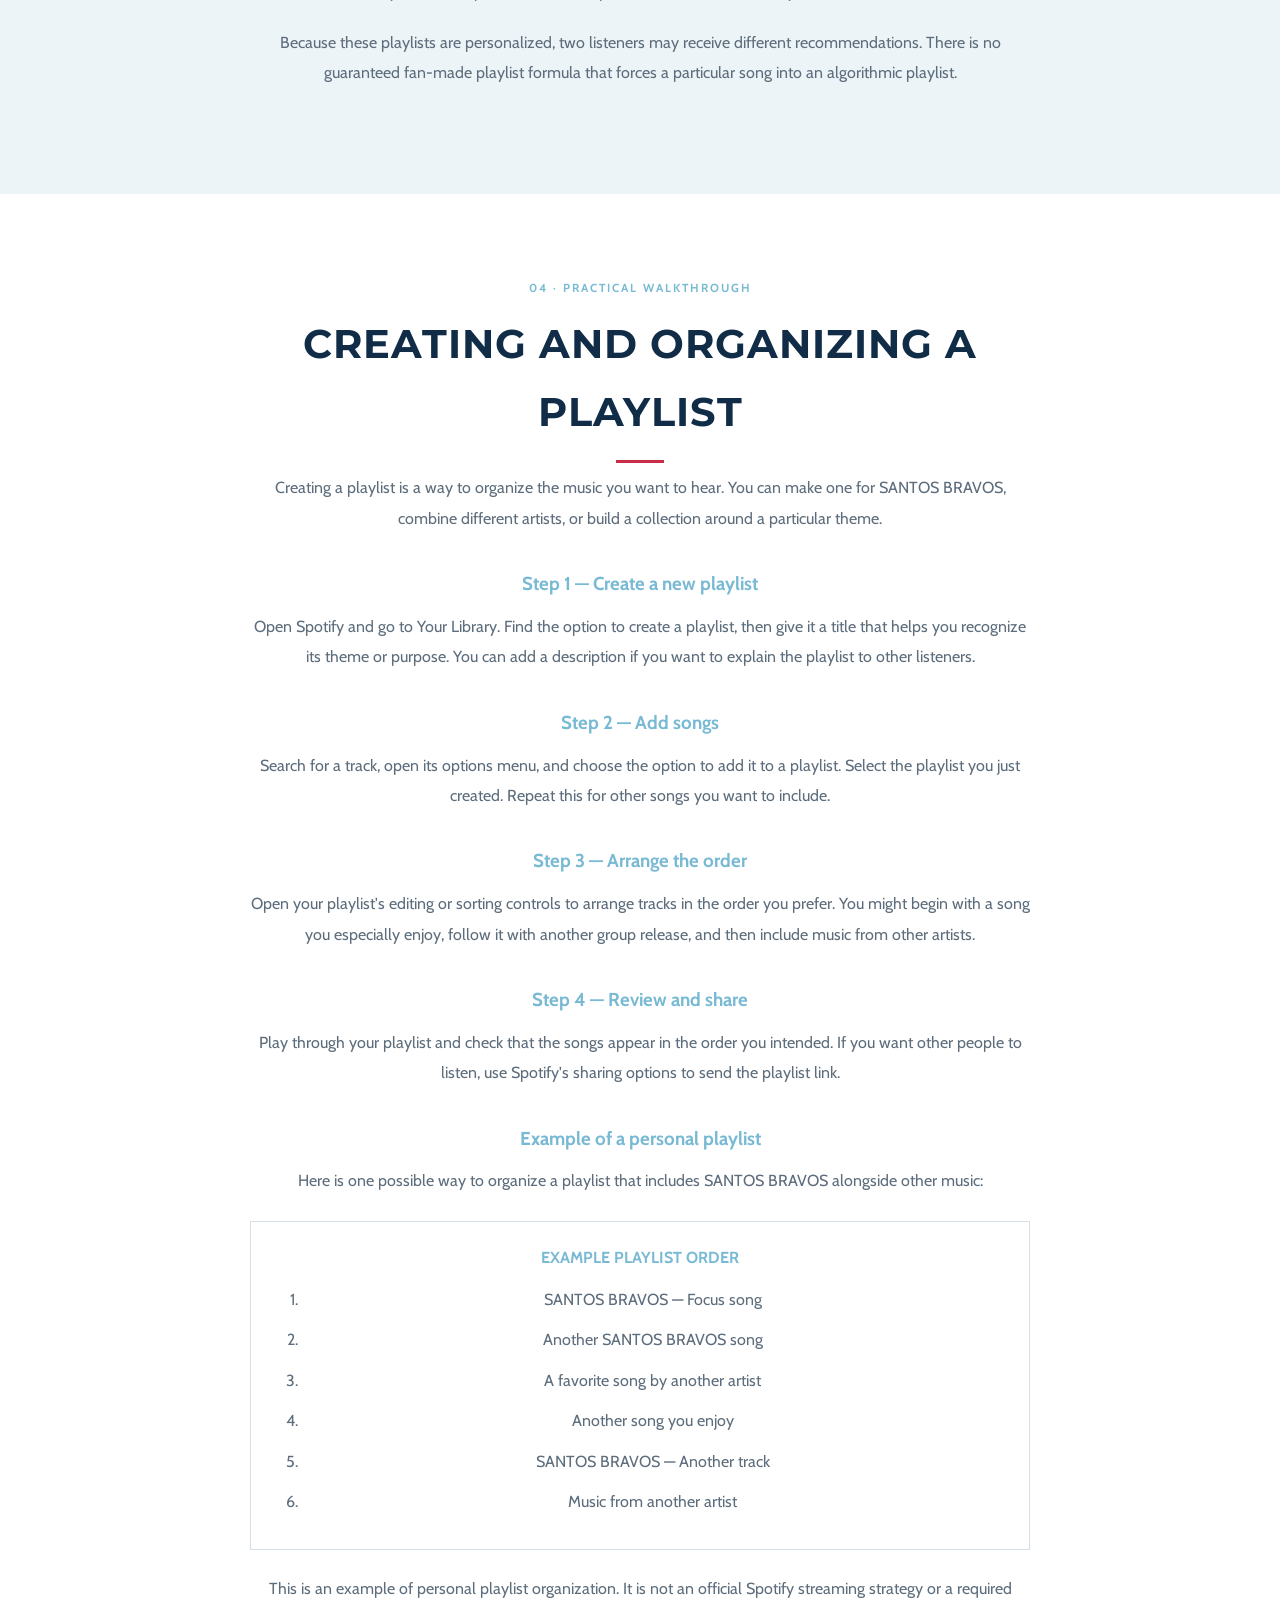
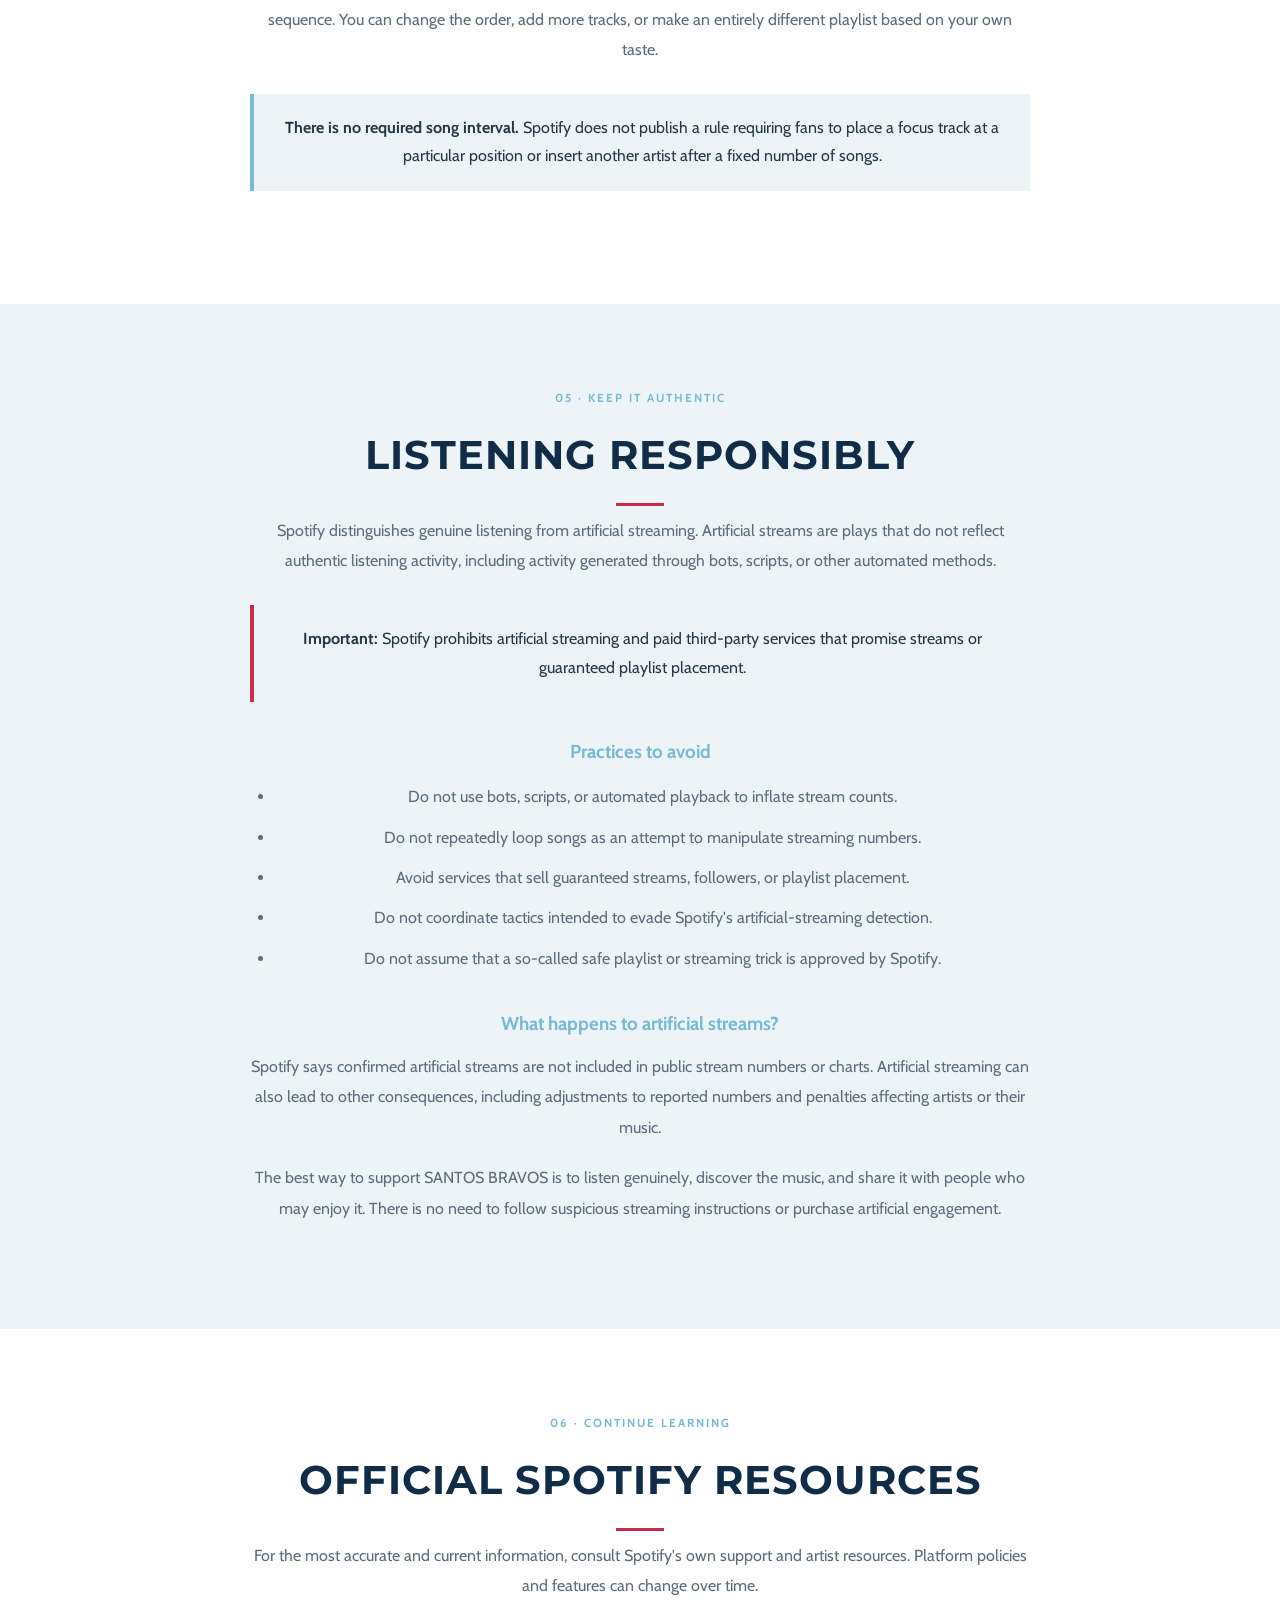
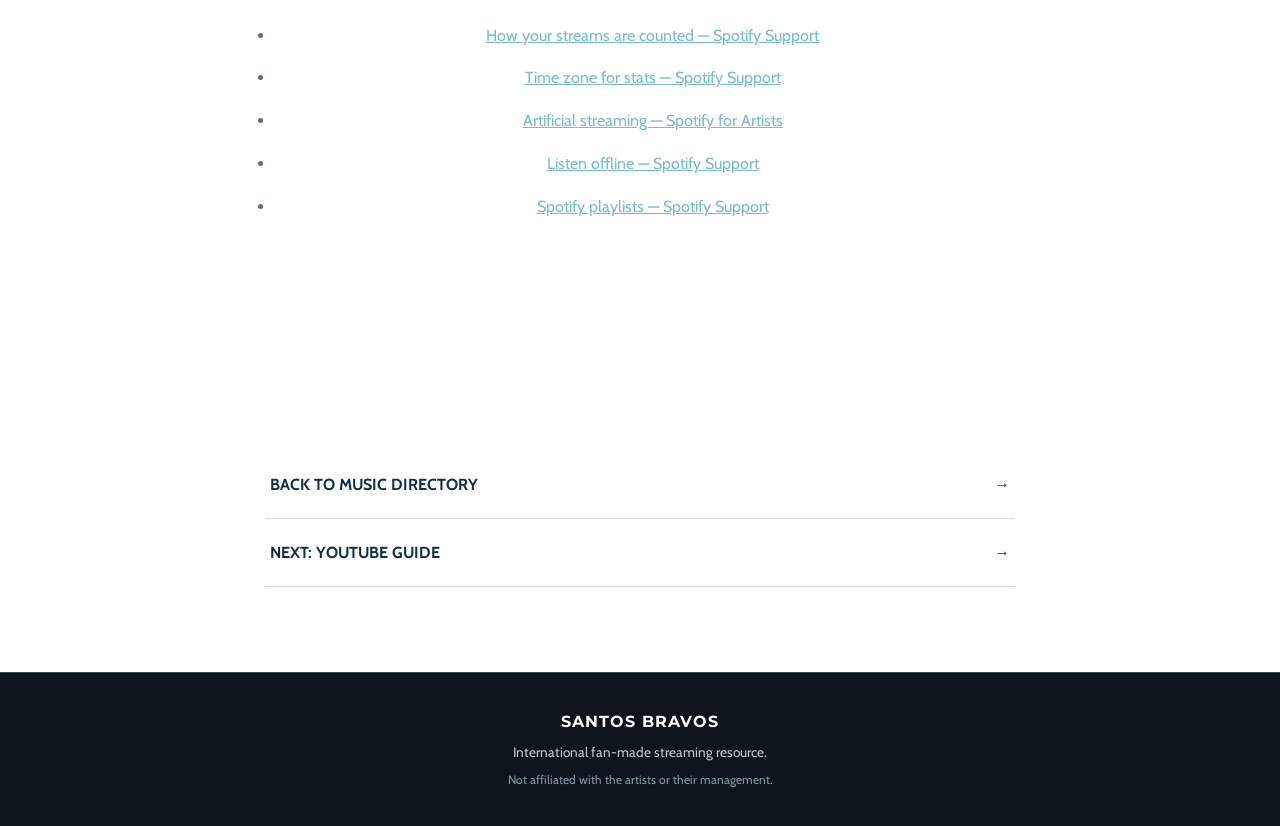
==== commit 19acbaab: "Update site to light editorial theme" ====
--- a/guides/streaming/spotify.html
+++ b/guides/streaming/spotify.html
@@ -17,7 +17,7 @@
             max-width: 780px;
             font-size: 1.08rem;
             line-height: 1.9;
-            color: var(--muted);
+            color: #5d6d7c;
         }
 
         .article-body {
@@ -27,7 +27,7 @@
 
         .article-body p,
         .article-body li {
-            color: var(--muted);
+            color: #5d6d7c;
             line-height: 1.9;
         }
 
@@ -41,7 +41,7 @@
         }
 
         .article-body h4 {
-            color: var(--white);
+            color: #102c46;
             margin: 24px 0 10px;
         }
 
@@ -59,8 +59,8 @@
             max-width: 780px;
             margin: 28px auto 0;
             padding: 25px 30px;
-            background: #1b2731;
-            border: 1px solid #40515d;
+            background: #edf4f8;
+            border: 1px solid #d5e0e8;
         }
 
         .article-toc h3 {
@@ -85,12 +85,12 @@
         }
 
         .article-note {
-            background: #202f3b;
+            background: #edf4f8;
             border-left: 4px solid var(--blue);
             padding: 20px 24px;
             margin: 28px 0;
             line-height: 1.8;
-            color: var(--white);
+            color: #263746;
         }
 
         .article-warning {
@@ -98,7 +98,8 @@
         }
 
         .article-example {
-            border: 1px solid #40515d;
+            background: #ffffff;
+            border: 1px solid #d5e0e8;
             padding: 22px 26px;
             margin: 24px 0;
         }
@@ -119,7 +120,7 @@
 
         .article-divider {
             border: 0;
-            border-top: 1px solid #40515d;
+            border-top: 1px solid #d5e0e8;
             margin: 34px 0;
         }
 
--- a/css/styles.css
+++ b/css/styles.css
@@ -1195,3 +1195,69 @@
     opacity: 0;
   }
 }
+
+/* Sticky navigation across all pages */
+.header {
+    position: sticky;
+    top: 0;
+    z-index: 1000;
+}
+
+/* LIGHT CONTENT THEME — SANTOS BRAVOS */
+
+.section {
+    background: #ffffff;
+    color: #263746;
+}
+
+.section h2,
+.about h2 {
+    color: #102c46;
+}
+
+.section-description {
+    color: #5d6d7c;
+}
+
+.section-blue {
+    background: #edf4f8;
+}
+
+.card {
+    background: #ffffff;
+    border: 1px solid #d5e0e8;
+    color: #263746;
+    box-shadow: 0 4px 14px rgba(16, 44, 70, 0.06);
+}
+
+.card h3 {
+    color: #102c46;
+}
+
+.card p {
+    color: #5d6d7c;
+}
+
+.card:hover {
+    border-color: #176b91;
+    box-shadow: 0 8px 22px rgba(16, 44, 70, 0.12);
+}
+
+.resource-list a {
+    color: #102c46;
+    border-bottom: 1px solid #d5e0e8;
+}
+
+.about {
+    background: #edf4f8;
+    color: #263746;
+    border-top: 1px solid #d5e0e8;
+}
+
+.about h2 {
+    color: #102c46;
+}
+
+.about p {
+    color: #5d6d7c;
+}
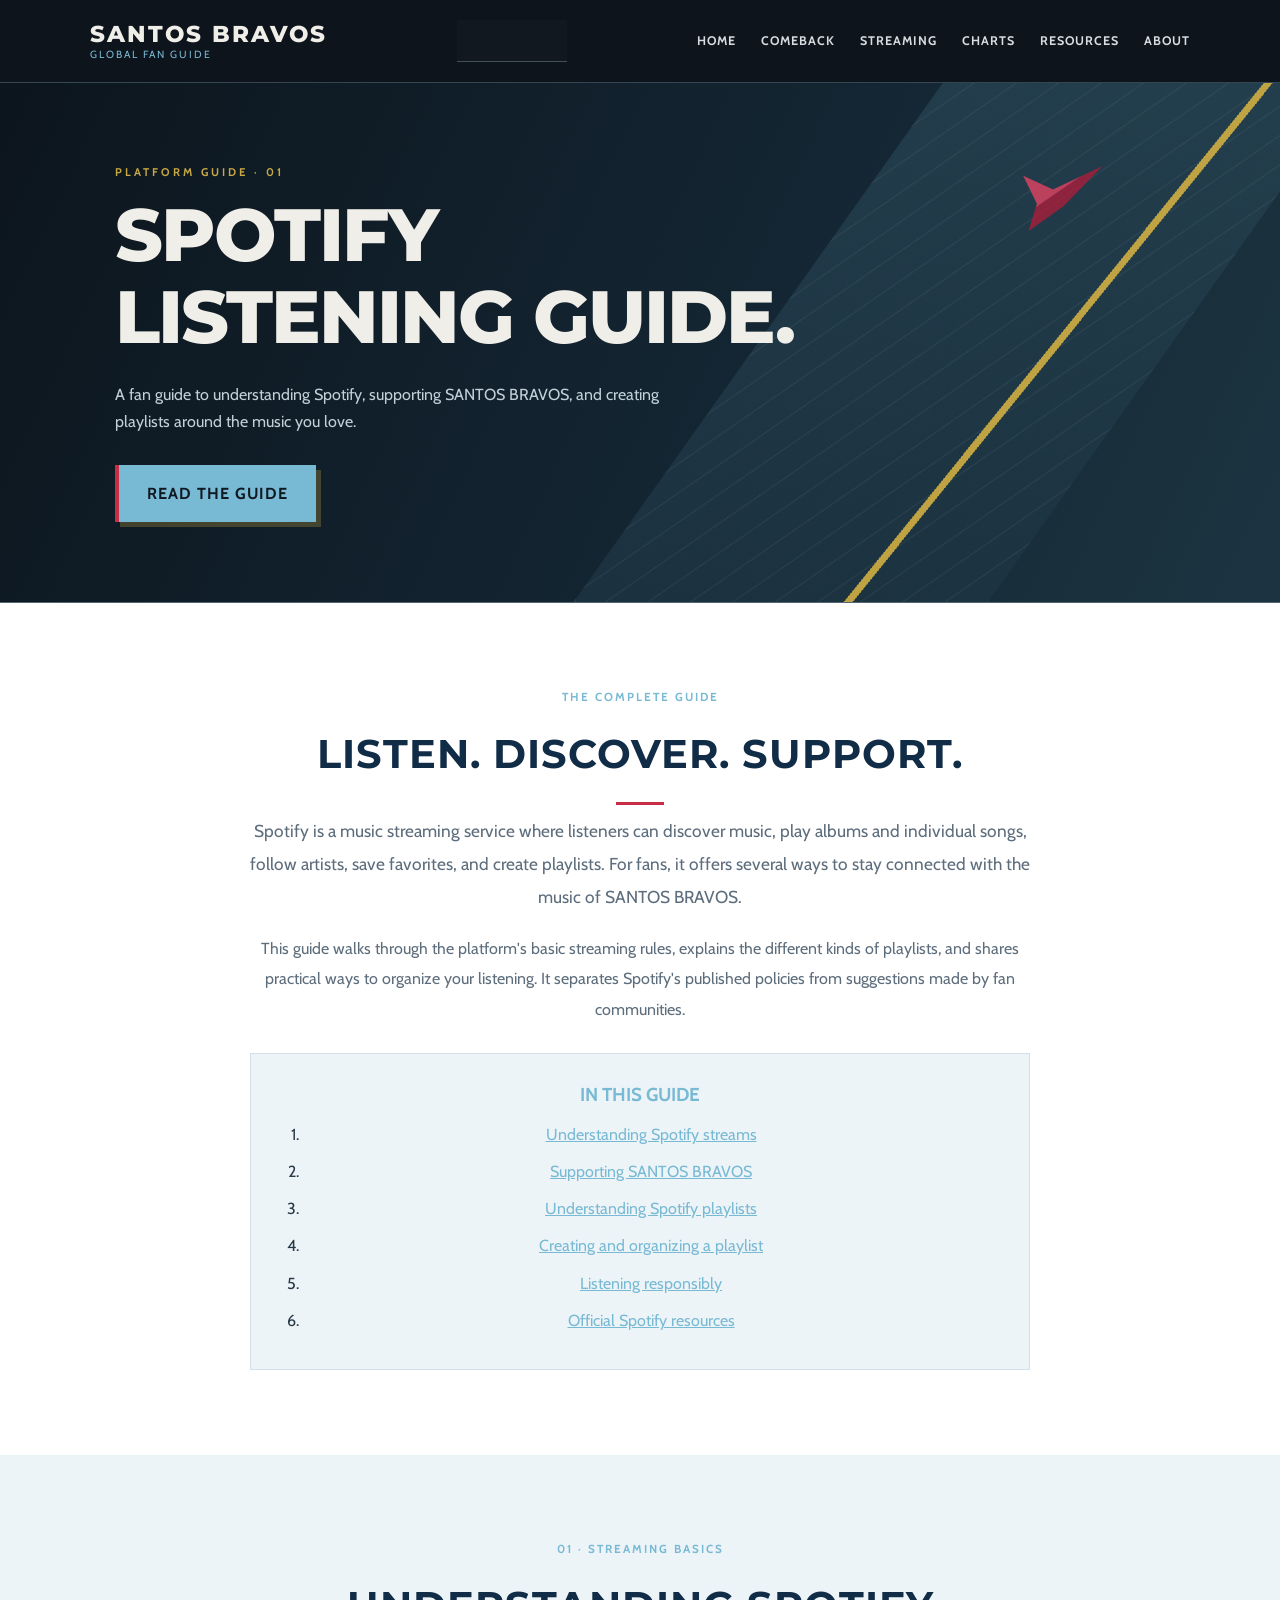
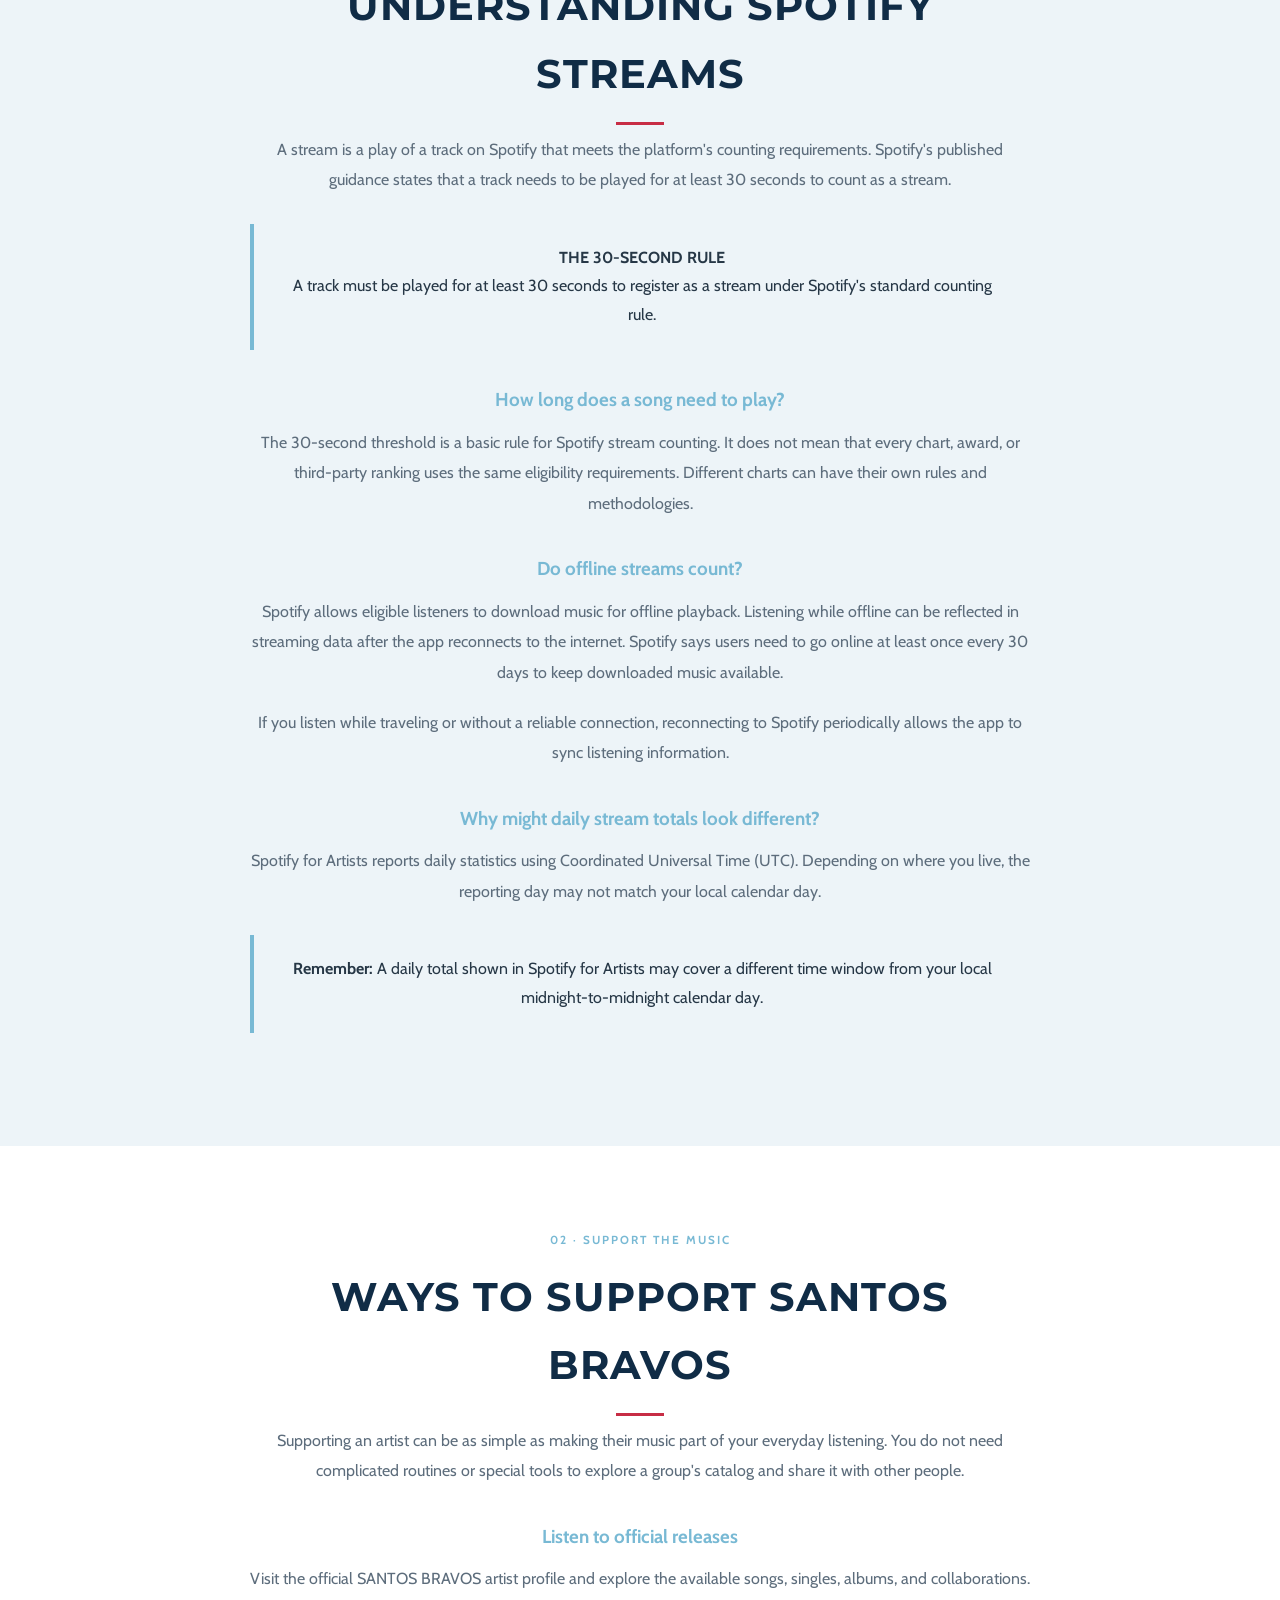
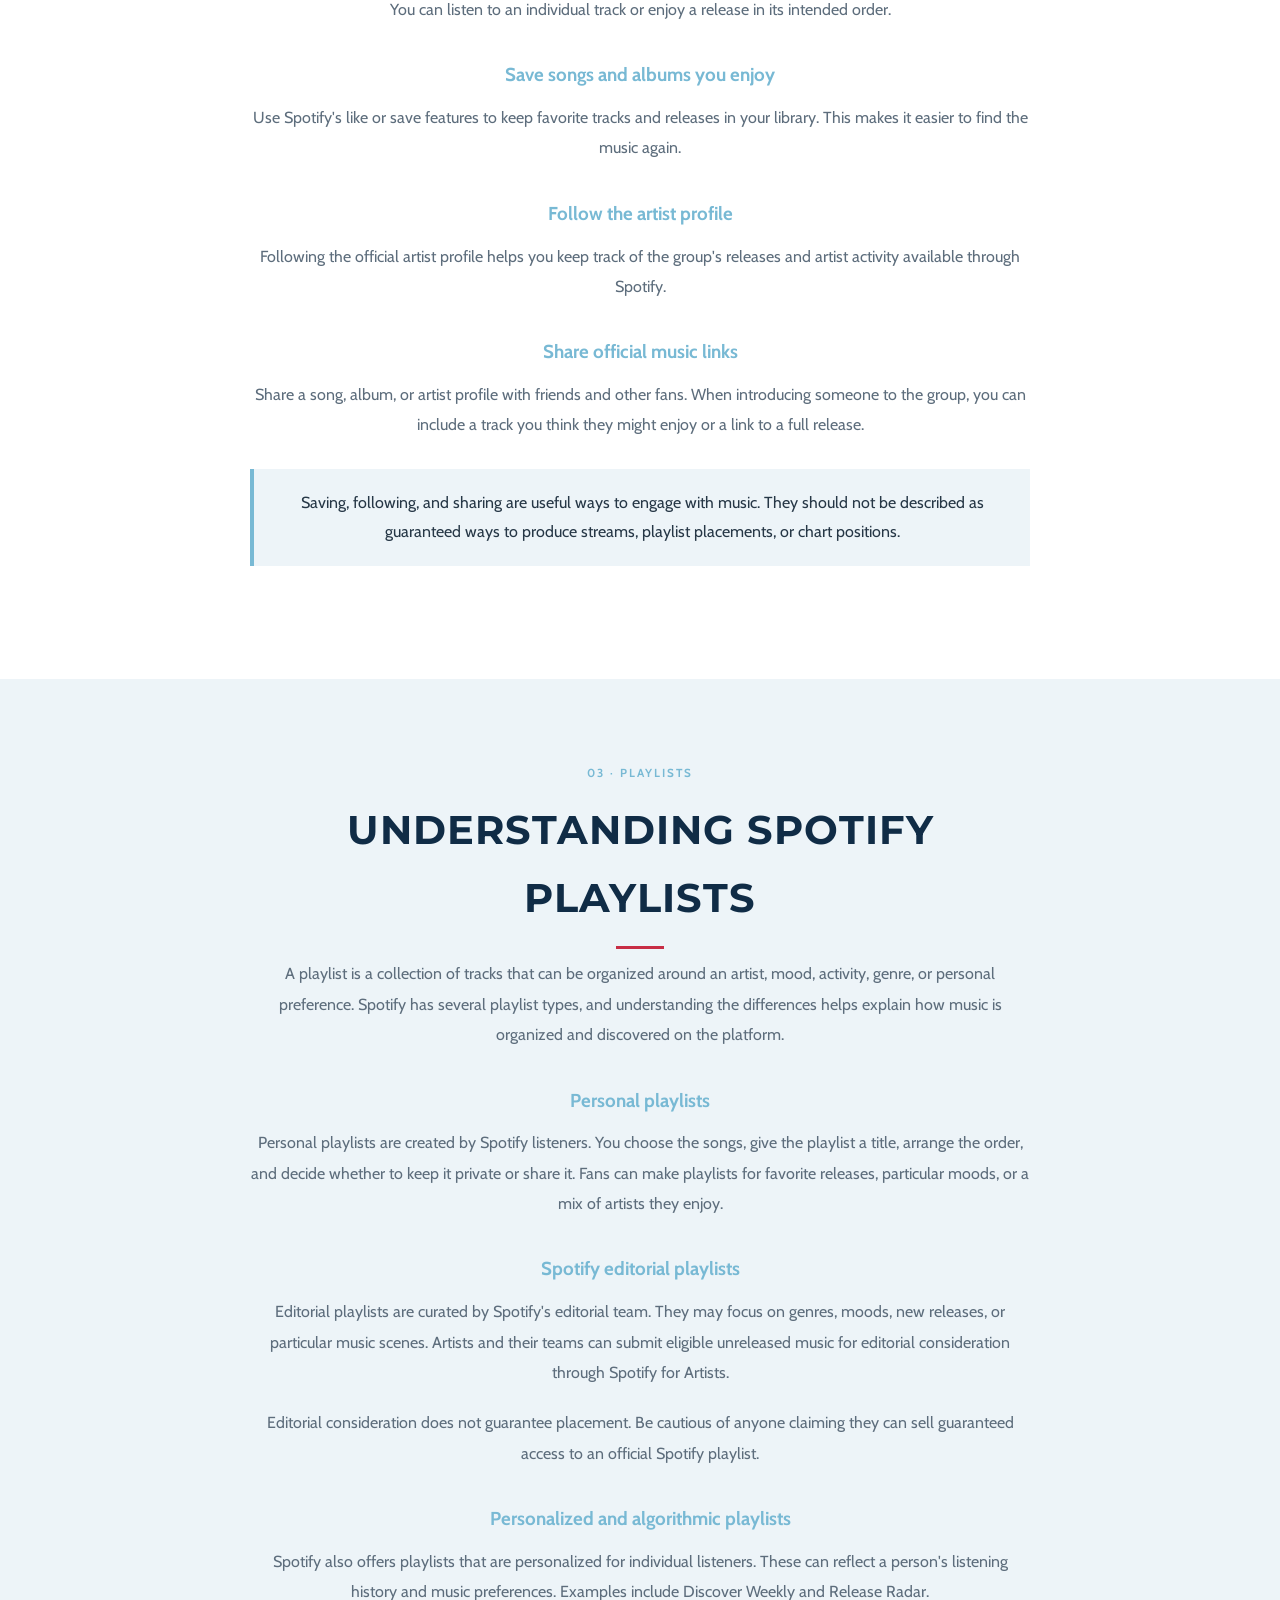
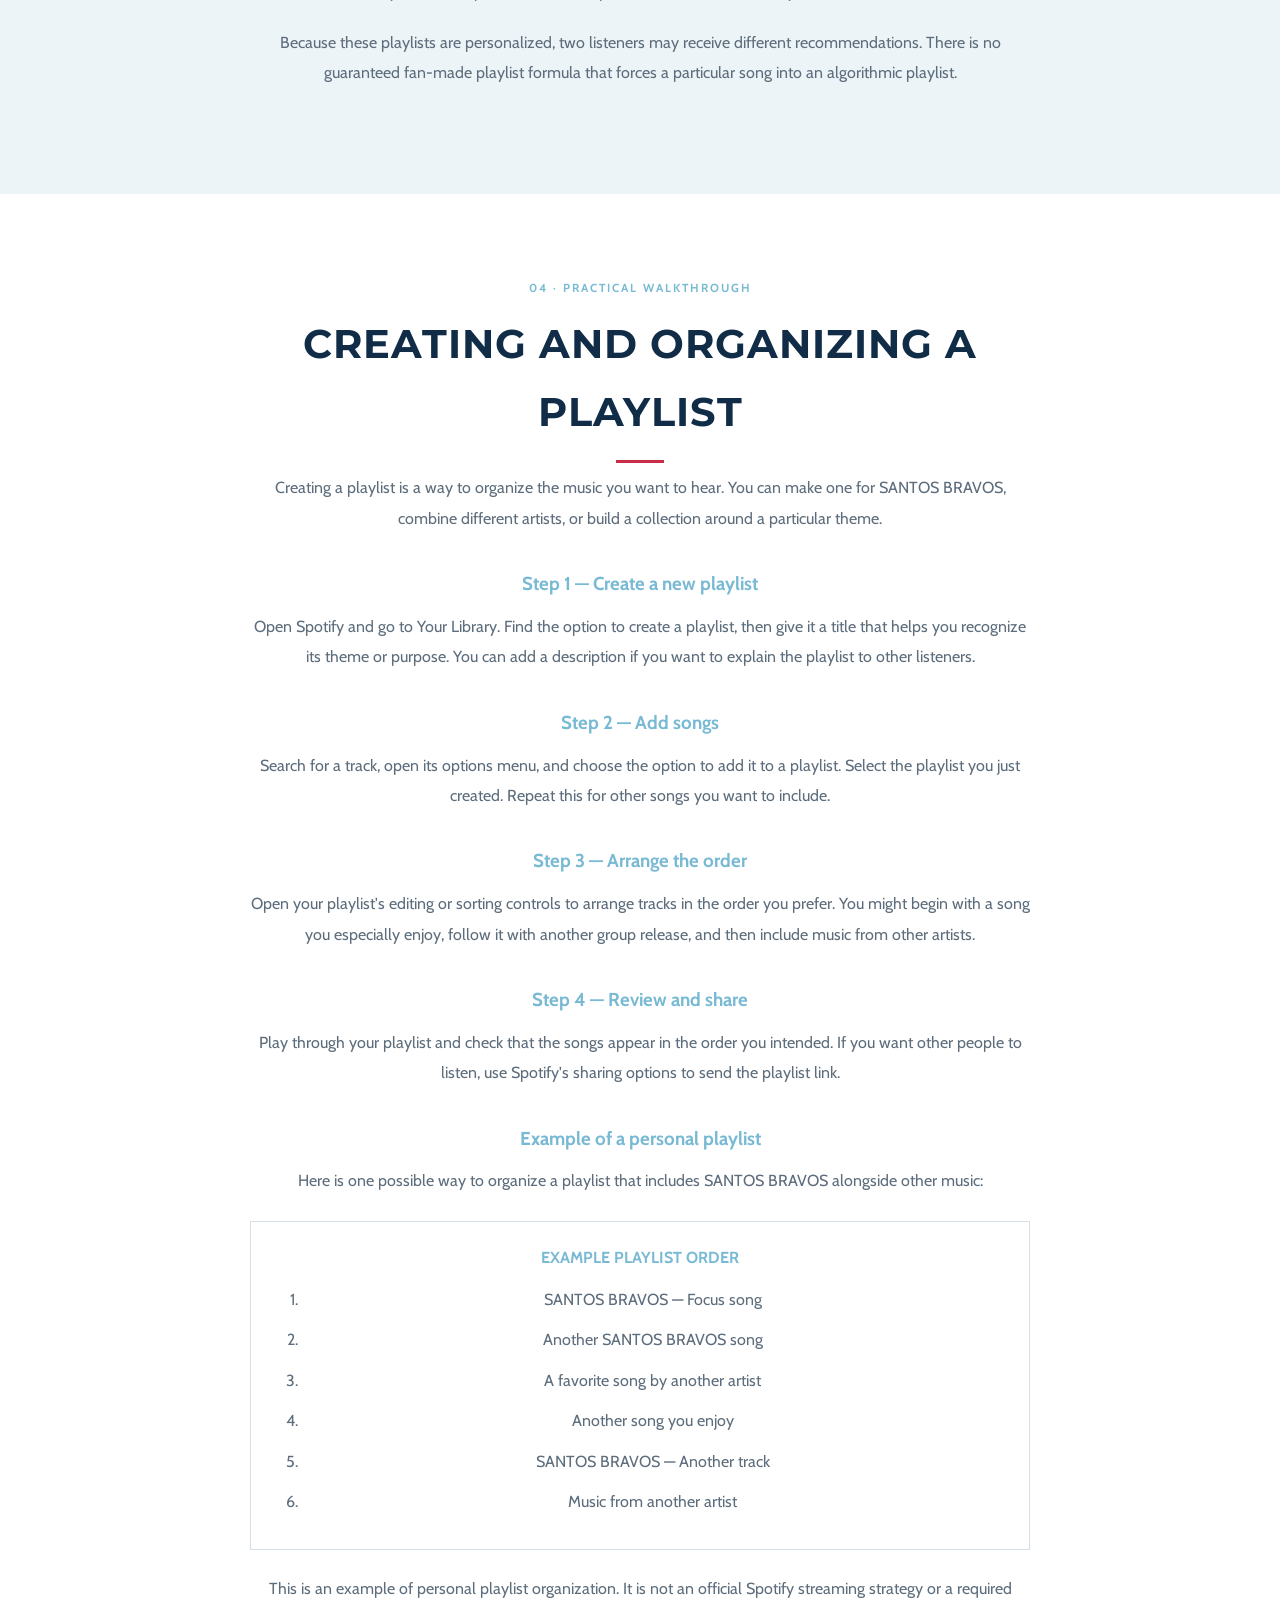
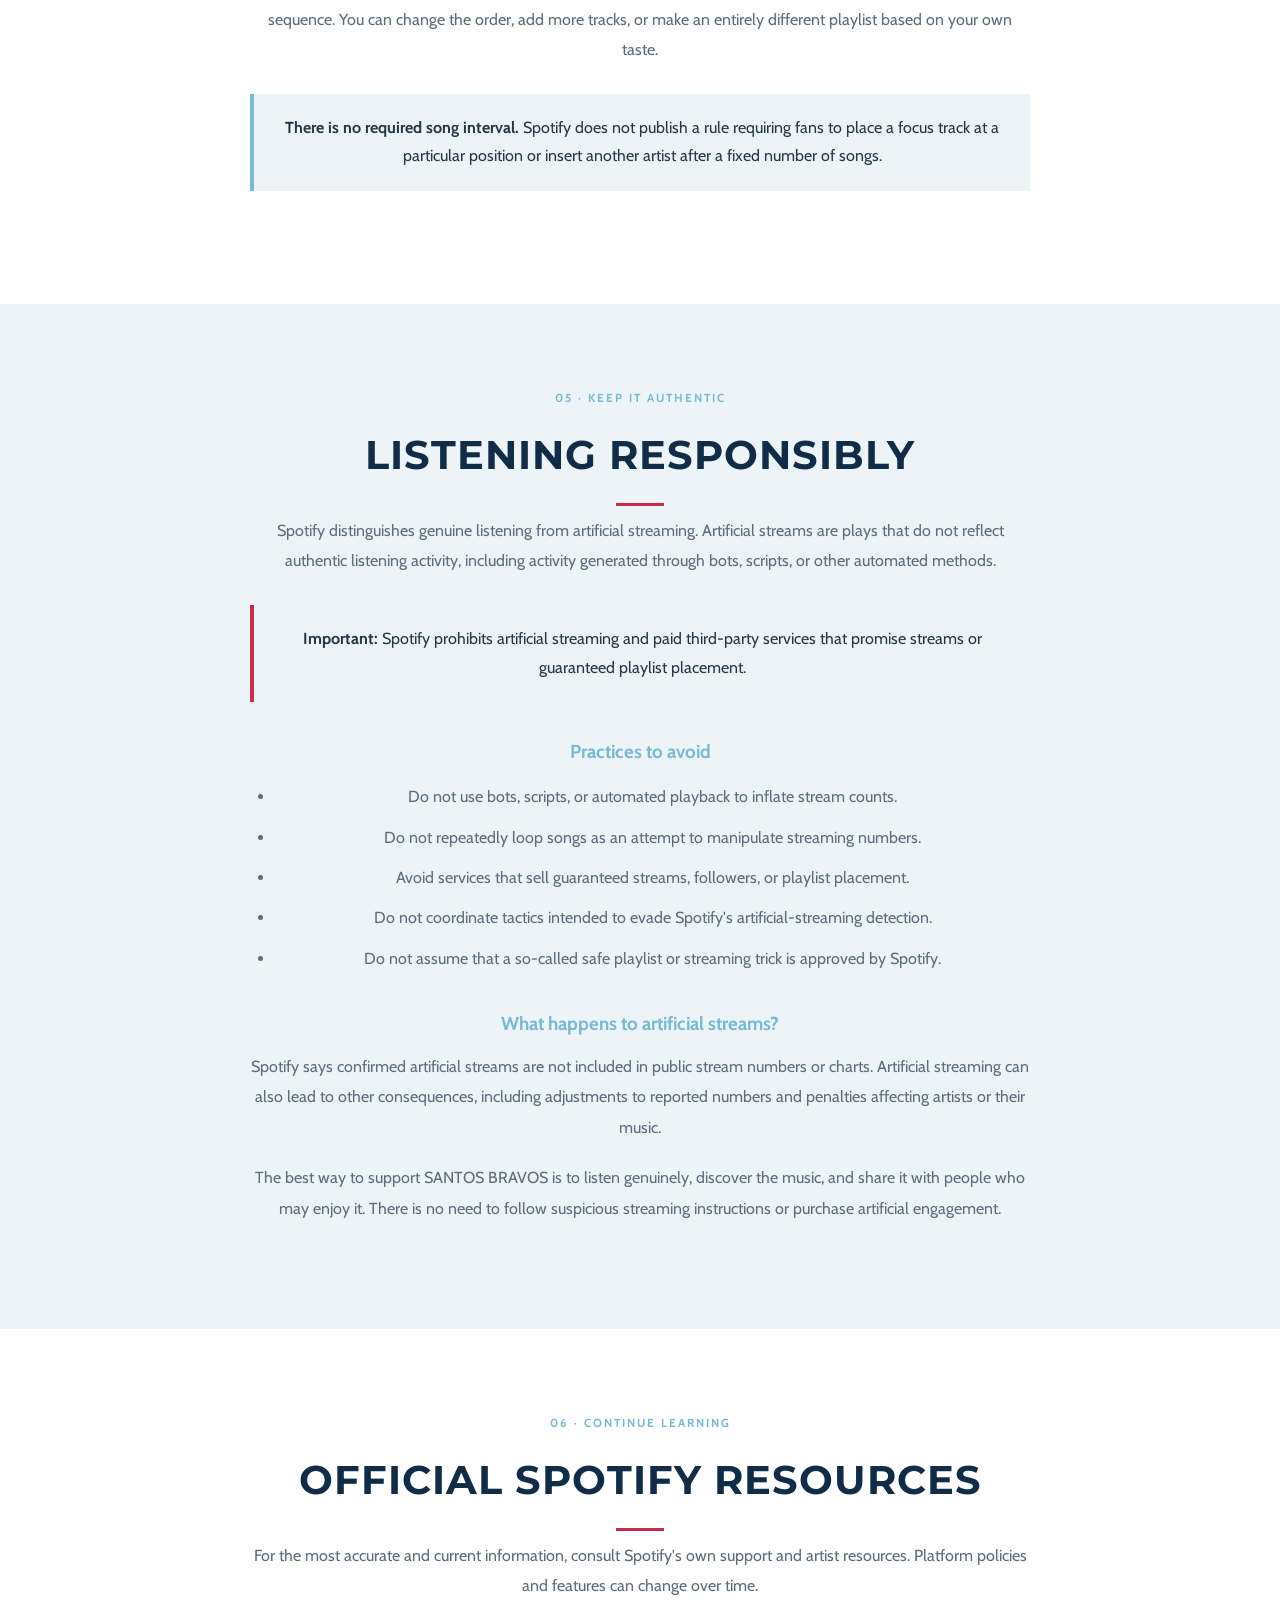
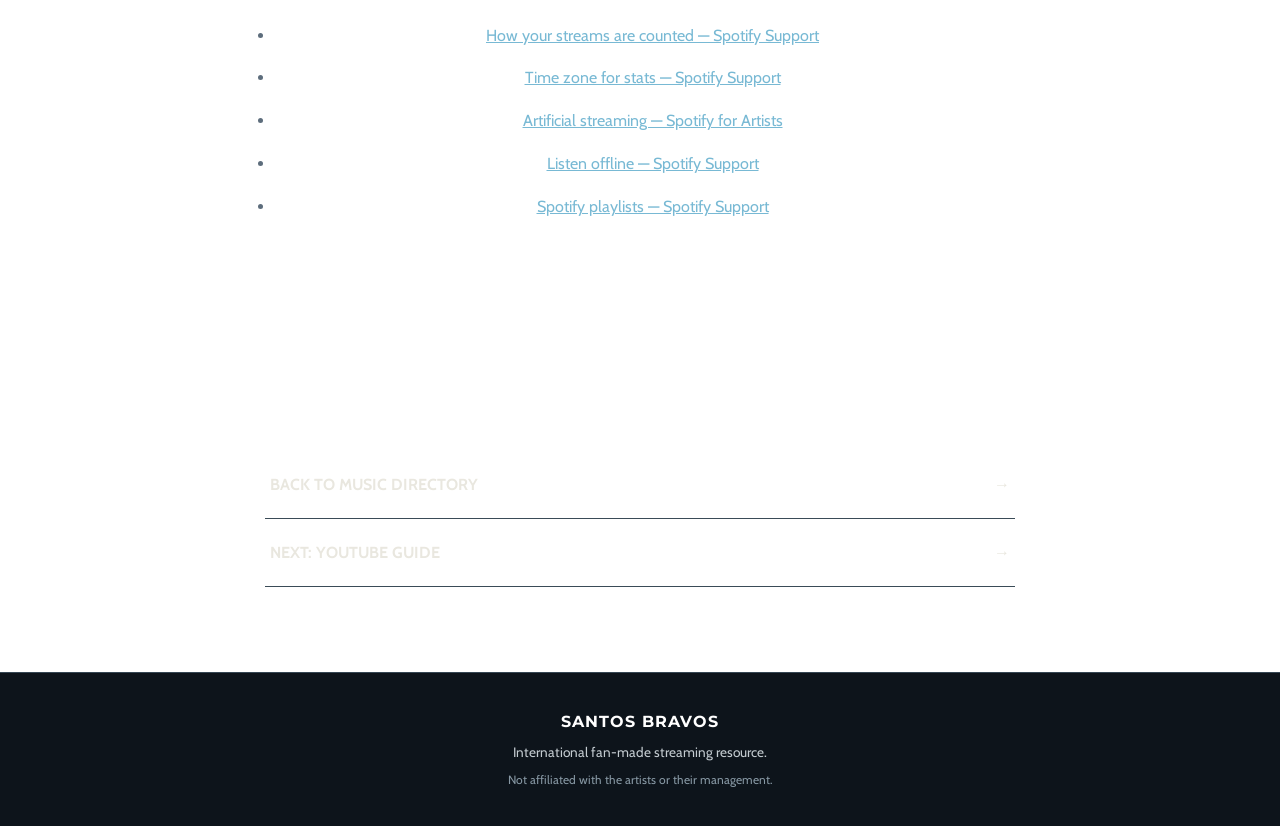
==== commit 7dc16bda: "Restore homepage theme and isolate Spotify light theme" ====
--- a/guides/streaming/spotify.html
+++ b/guides/streaming/spotify.html
@@ -130,6 +130,25 @@
                 padding: 20px;
             }
         }
+    
+        /* Light theme applies only to the Spotify guide */
+        .section {
+            background: #ffffff;
+            color: #263746;
+        }
+
+        .section h2 {
+            color: #102c46;
+        }
+
+        .section-description {
+            color: #5d6d7c;
+        }
+
+        .section-blue {
+            background: #edf4f8;
+        }
+
     </style>
 </head>
 
--- a/css/styles.css
+++ b/css/styles.css
@@ -1202,62 +1202,3 @@
     top: 0;
     z-index: 1000;
 }
-
-/* LIGHT CONTENT THEME — SANTOS BRAVOS */
-
-.section {
-    background: #ffffff;
-    color: #263746;
-}
-
-.section h2,
-.about h2 {
-    color: #102c46;
-}
-
-.section-description {
-    color: #5d6d7c;
-}
-
-.section-blue {
-    background: #edf4f8;
-}
-
-.card {
-    background: #ffffff;
-    border: 1px solid #d5e0e8;
-    color: #263746;
-    box-shadow: 0 4px 14px rgba(16, 44, 70, 0.06);
-}
-
-.card h3 {
-    color: #102c46;
-}
-
-.card p {
-    color: #5d6d7c;
-}
-
-.card:hover {
-    border-color: #176b91;
-    box-shadow: 0 8px 22px rgba(16, 44, 70, 0.12);
-}
-
-.resource-list a {
-    color: #102c46;
-    border-bottom: 1px solid #d5e0e8;
-}
-
-.about {
-    background: #edf4f8;
-    color: #263746;
-    border-top: 1px solid #d5e0e8;
-}
-
-.about h2 {
-    color: #102c46;
-}
-
-.about p {
-    color: #5d6d7c;
-}
